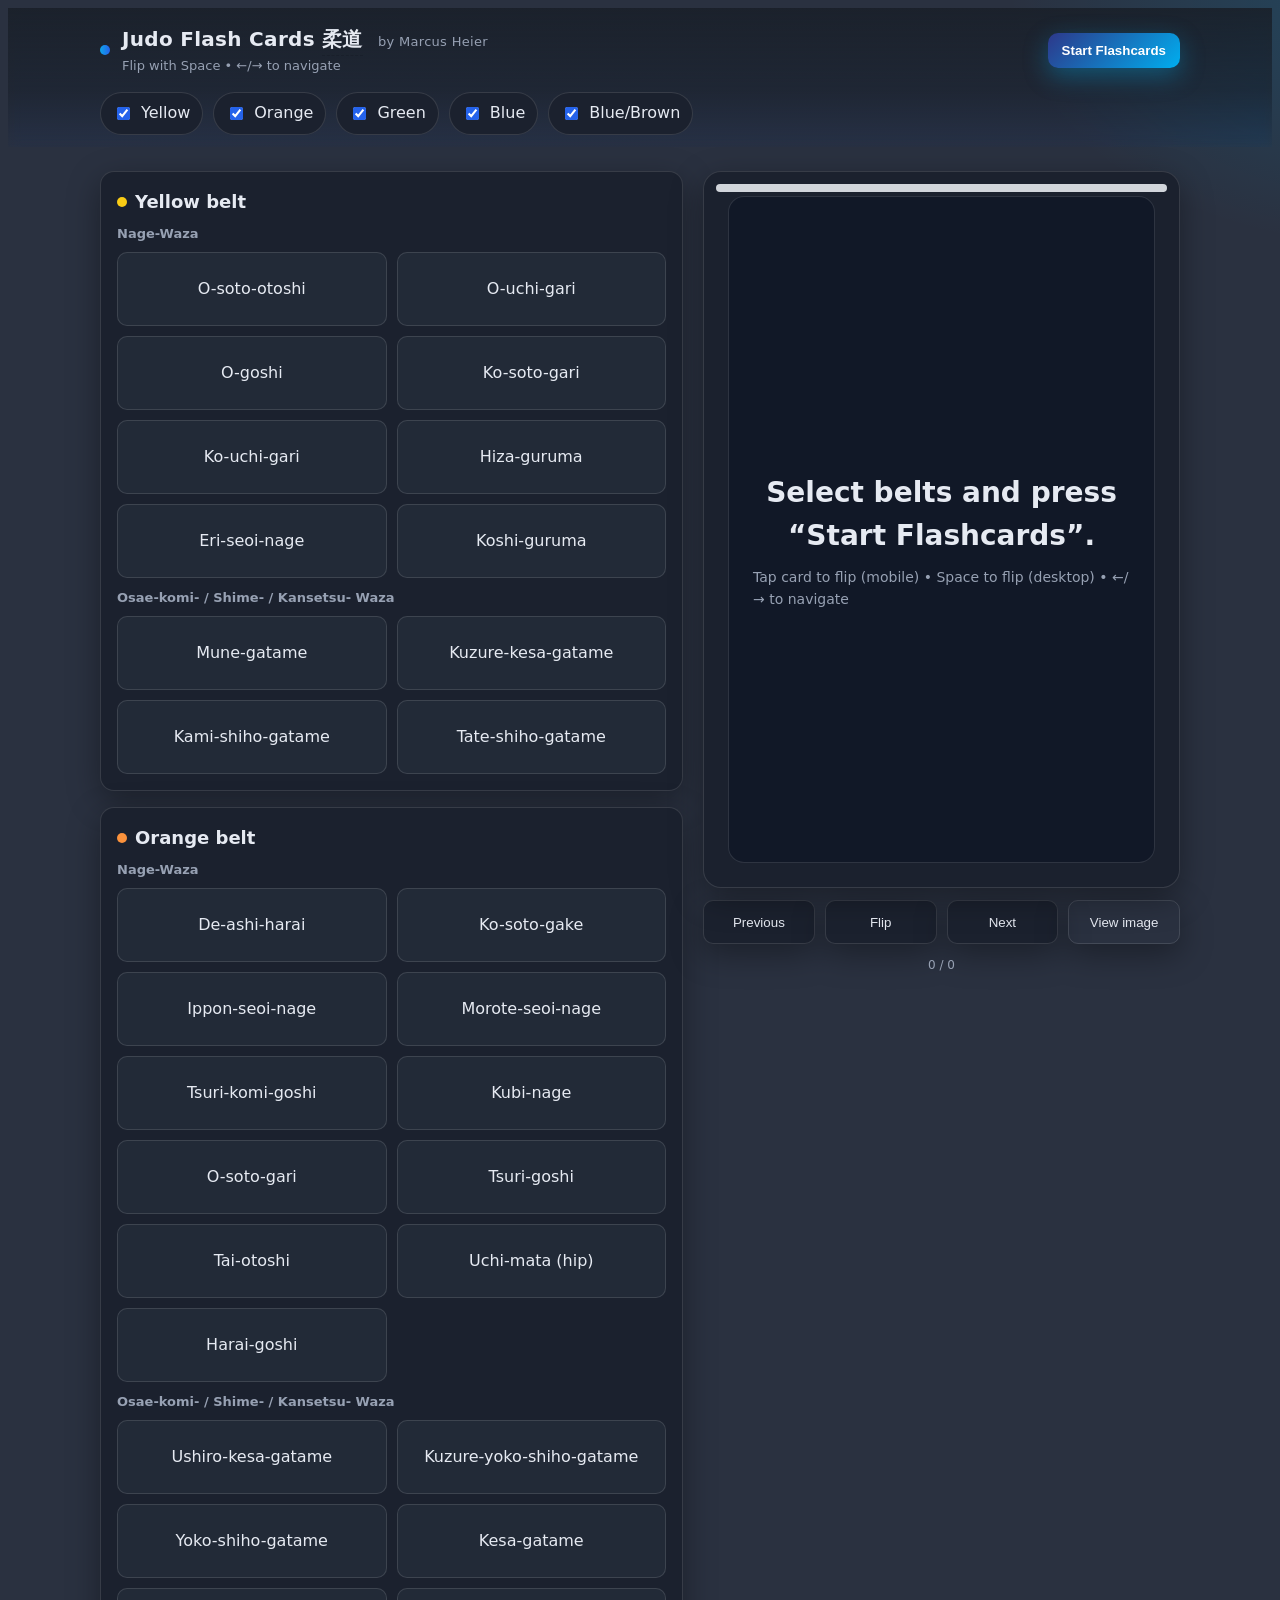
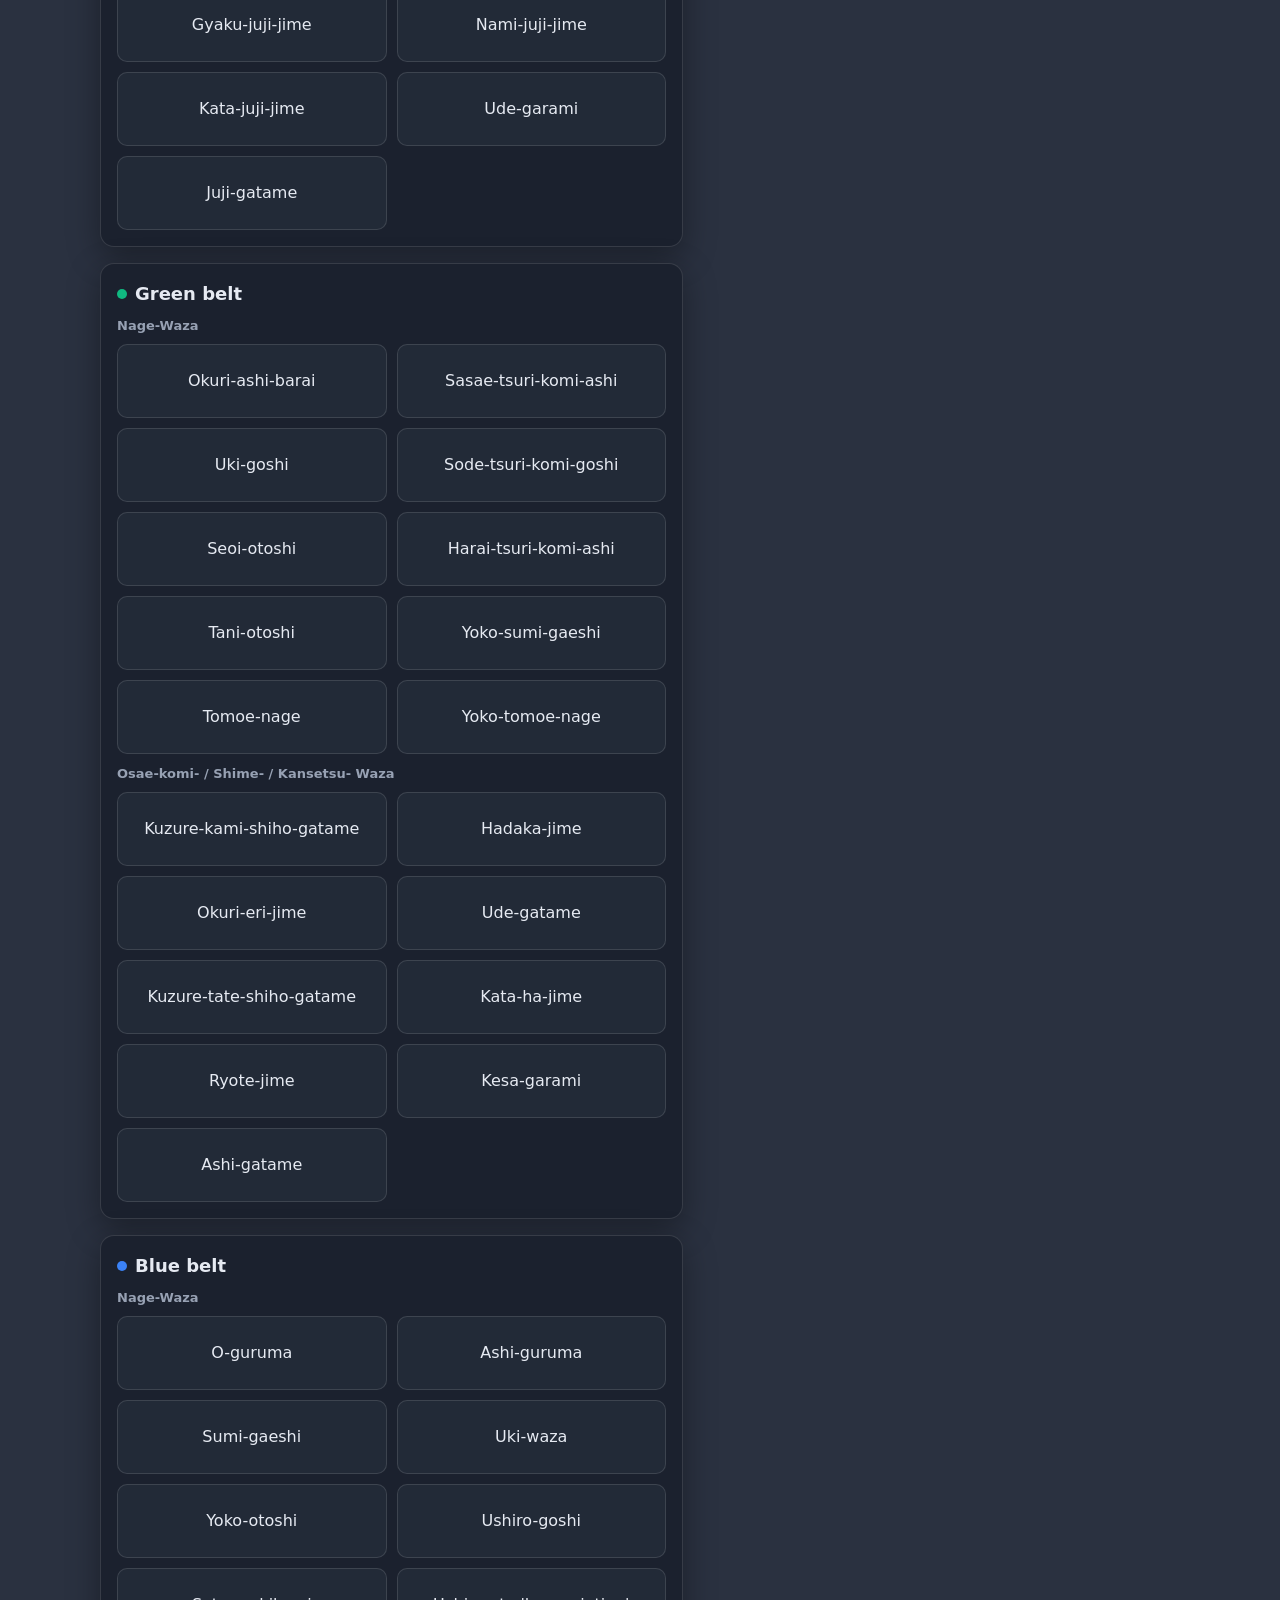
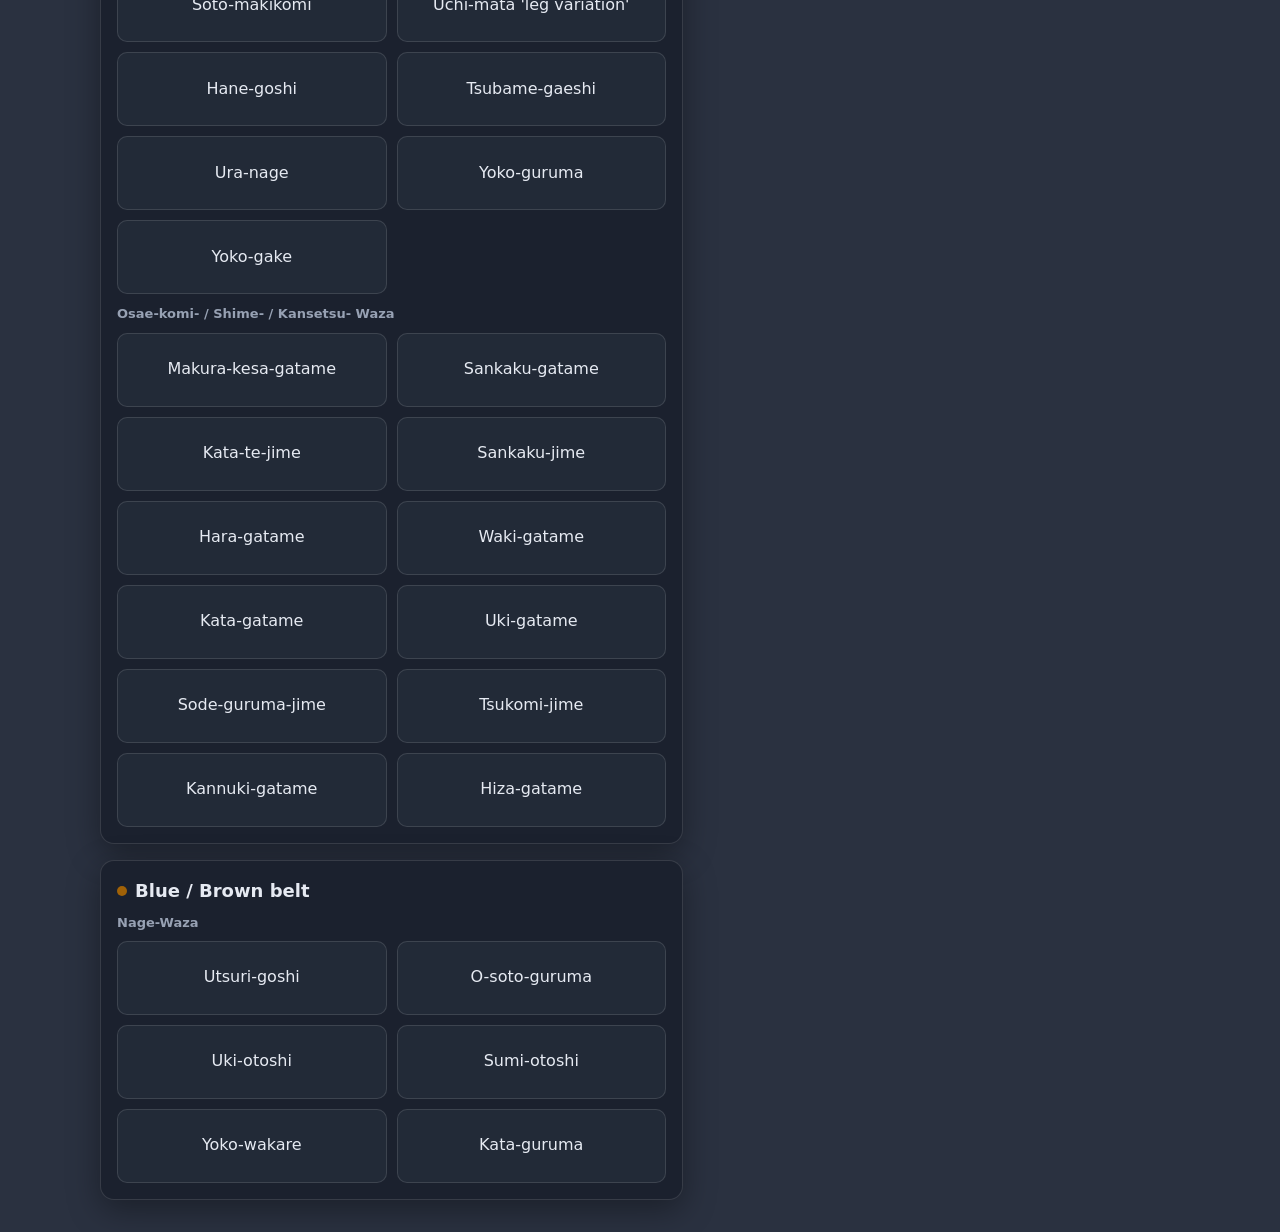
==== index.html @ ca606aa9 "uploaded all files" ====
<!doctype html>
<html lang="en">
<head>
  <meta charset="utf-8" />
  <meta name="viewport" content="width=device-width, initial-scale=1" />
  <title>Judo Flash Cards — Marcus Heier</title>
  <meta name="description" content="Practice judo techniques by belt on one page. Study with a clean list, image modal, and Flashcards mode (flip, next/prev, keyboard shortcuts)." />
  <link rel="icon" href="data:image/svg+xml,%3Csvg xmlns='http://www.w3.org/2000/svg' viewBox='0 0 64 64'%3E%3Ccircle cx='32' cy='32' r='30' fill='%23000'/%3E%3Cpath d='M10 36h44v6H10z' fill='%23fff'/%3E%3C/svg%3E">
  <style>
    :root{
      /* --- Light palette per your reference screenshot --- */
      --bg:#2a3140;            /* darker, night-friendly */
      --panel:#1b212e;         /* dark surface */
      --muted:#97a1b3;         /* secondary text */
      --text:#e6eaf2;          /* primary text */
      --stroke:rgba(255,255,255,.12);
      --radius:14px;
      --shadow:0 10px 32px rgba(0,0,0,.35);
      --gap:16px;

      /* Accents for UI (not belts) */
      --accent:#2563eb;        /* blue */
      --accent-2:#0ea5e9;      /* cyan */

      /* Belt colors */
      --yellow:#facc15;        /* 黄 */
      --orange:#fb923c;        /* 橙 */
      --green:#10b981;         /* 緑 */
      --blue:#3b82f6;          /* 青 */
      --bluebrown:#a16207;     /* 茶系 */
      background:
        radial-gradient(900px 600px at 20% -10%, rgba(45,56,138,.25), transparent 60%),
        radial-gradient(800px 500px at 110% 0%, rgba(0,174,239,.18), transparent 50%), var(--bg);
      color:var(--text);
      font-family:system-ui,-apple-system,Segoe UI,Roboto,Inter,Arial,sans-serif;
      line-height:1.55;
    }
    a{color:inherit;text-decoration:none}
    .container{max-width:1080px;margin:0 auto;padding:24px}

    /* Header */
    header{position:sticky;top:0;z-index:50;background:linear-gradient(to bottom, rgba(26,32,41,.9), rgba(26,32,41,.6) 60%, transparent);backdrop-filter:saturate(140%) blur(6px)}
    .hdr{display:flex;gap:12px;align-items:center;justify-content:space-between;padding:16px 24px}
    .brand{display:flex;align-items:center;gap:12px}
    .brand h1{margin:0;font-size:20px;letter-spacing:.3px}
    .byline{color:var(--muted);font-size:13px;margin-left:8px;font-weight:500}
    .tag{color:var(--muted);font-size:13px}

    /* Filters & actions */
    .filters{display:flex;flex-wrap:wrap;gap:10px}
    .chip{background:var(--panel);border:1px solid var(--stroke);padding:8px 12px;border-radius:999px;display:flex;gap:8px;align-items:center;cursor:pointer;user-select:none;box-shadow:none}
    .chip input{accent-color:var(--accent)}
    .actions{display:flex;gap:10px}

    .btn{background:var(--panel);border:1px solid var(--stroke);color:var(--text);padding:10px 14px;border-radius:10px;box-shadow:var(--shadow);cursor:pointer}
    .btn.primary{background:linear-gradient(135deg,#2d388a,#00aeef);border:0;color:#ffffff;font-weight:700;box-shadow:0 8px 24px rgba(0,174,239,.35)}
    .btn.ghost{background:transparent;border:1px solid var(--stroke)}

    /* Mobile bottom start button */
    .start-bottom{position:fixed;left:0;right:0;bottom:10px;display:none;z-index:60;}
    .start-bottom .inner{max-width:560px;margin:0 auto;display:flex;justify-content:center}
    .start-bottom .btn{width:90%;height:52px;font-weight:600}
    @media (max-width: 720px){
      .start-bottom{display:block}
    }

    /* Layout: list + study panel */
    .grid{display:grid;grid-template-columns:1.1fr .9fr;gap:20px}
    @media (max-width: 900px){.grid{grid-template-columns:1fr}}

  /* Mobile-only adjustments while studying */
  @media (max-width: 900px){
    body.studying #lists{display:none;}
    body.studying .study{margin-top:0;}
  }

    section{background:var(--panel);border:1px solid var(--stroke);border-radius:var(--radius);padding:16px;box-shadow:var(--shadow)}
    section + section{margin-top:16px}
    .belt-title{margin:0 0 8px;font-size:18px;display:flex;align-items:center;gap:8px}
    .belt-dot{width:10px;height:10px;border-radius:999px;display:inline-block}

    .tech-list{display:grid;grid-template-columns:repeat(auto-fill,minmax(220px,1fr));gap:10px;margin:8px 0 0;padding:0;list-style:none}
    .tech-link{display:flex;align-items:center;justify-content:center;text-align:center;padding:12px 10px;border-radius:10px;background:#222a37;border:1px solid var(--stroke);min-height:48px;transition:.15s transform ease,.15s border-color ease}
    .tech-link:hover{transform:translateY(-2px);border-color:rgba(31,36,48,.25)}
    .tech-link:focus{outline:2px solid var(--accent)}

    /* Study panel (Flashcards) */
    .study{position:sticky;top:72px;height:calc(100dvh - 96px);display:flex;flex-direction:column;gap:12px}
    .card{position:relative;flex:1;display:grid;place-items:center;background:var(--panel);border:1px solid var(--stroke);border-radius:18px;box-shadow:var(--shadow);padding:24px;perspective:1200px}
    .card::before{content:"";position:absolute;inset:-2px;border-radius:20px;background:linear-gradient(135deg,#2d388a,#00aeef);opacity:0;transition:opacity .25s ease;z-index:0}
    body.studying .card::before{opacity:1}
    .card > *{position:relative;z-index:1}
    .card-belt{position:absolute;top:12px;left:12px;right:12px;height:8px;border-radius:999px;background:var(--belt-color,#d1d5db)}
    .card-inner{position:relative;width:100%;height:100%;max-width:640px;border-radius:16px;display:grid;place-items:center;transform-style:preserve-3d;transition:transform .22s ease}
    .card.is-flipped .card-inner{transform:rotateY(180deg)}
    .face{position:absolute;inset:0;border-radius:16px;display:grid;place-items:center;padding:40px 24px 24px;background:#111827;backface-visibility:hidden;border:1px solid var(--stroke)}
    .face h3{margin:6px 0 10px;font-size:28px;text-align:center}
    .meta{color:var(--muted);font-size:14px}
    .back{transform:rotateY(180deg)}
    .face img{max-width:100%;height:auto;border-radius:12px;border:1px solid var(--stroke)}
    /* Image slab background for both desktop & mobile */
    .img-slab{width:100%;height:100%;display:flex;align-items:center;justify-content:center;background:rgba(0,0,0,.2);border-radius:12px;padding:12px}
    /* Desktop-only: ensure full image fits inside card without cropping */
    @media (min-width: 901px){
      /* Desktop: image always fits on screen and within card */
      .img-slab img{max-height:min(85vh, calc(100% - 24px)); max-width:100%; width:auto; height:auto;}
    }

    .study-ctrls{display:grid;grid-template-columns:repeat(4,1fr);gap:10px}
    .study-ctrls .btn{height:44px}
    .hint{font-size:12px;color:var(--muted);text-align:center}

    /* Modal */
    dialog::backdrop{background:rgba(31,36,48,.45)}
    dialog{border:1px solid var(--stroke);border-radius:14px;max-width:min(92vw,980px);max-height:92vh;padding:0;background:var(--panel);color:var(--text);box-shadow:var(--shadow)}
    dialog[open]{display:flex;flex-direction:column}
    .modal-belt{height:6px;background:var(--belt-color,#d1d5db);border-top-left-radius:14px;border-top-right-radius:14px}
    .modal-hdr{display:flex;justify-content:space-between;align-items:center;padding:12px 16px;border-bottom:1px solid var(--stroke)}
    .modal-body{padding:12px 16px;overflow:auto;display:flex;align-items:center;justify-content:center}
    .modal-body img{max-width:100%;width:auto;height:auto;display:block;border-radius:10px;border:1px solid var(--stroke);object-fit:contain}
    @media (min-width: 901px){.modal-body img{max-height:85vh;max-width:88vw;width:auto;height:auto;}}

    /* Belt color scopes for list headings */
    .yellow .belt-dot{background:var(--yellow)}
    .orange .belt-dot{background:var(--orange)}
    .green .belt-dot{background:var(--green)}
    .blue .belt-dot{background:var(--blue)}
    .bluebrown .belt-dot{background:var(--bluebrown)}

    /* Japanese tooltip (romaji) */
    .jp{position:relative; display:inline-block; cursor:help; border-bottom:1px dashed rgba(18,21,27,.25)}
    .jp:focus{outline:2px solid var(--accent); outline-offset:2px}
    .jp::after{content:attr(data-romaji); position:absolute; left:50%; bottom:120%; transform:translateX(-50%); background:rgba(0,0,0,.85); color:#fff; font-size:12px; padding:4px 8px; border-radius:6px; white-space:nowrap; opacity:0; pointer-events:none; transition:opacity .15s ease}
    .jp::before{content:""; position:absolute; left:50%; bottom:110%; transform:translateX(-50%); border:6px solid transparent; border-top-color:rgba(0,0,0,.85); opacity:0; transition:opacity .15s ease}
    .jp:hover::after,.jp:focus::after,.jp:hover::before,.jp:focus::before{opacity:1}
  </style>
</head>
<body>
  <header>
    <div class="hdr container">
      <div class="brand">
        <div class="belt-dot" style="background:linear-gradient(90deg,#0ea5e9,#2563eb)"></div>
        <div>
          <h1>Judo Flash Cards <span class="jp" data-romaji="jūdō">柔道</span> <span class="byline">by Marcus Heier</span></h1>
          <div class="tag">Flip with Space • ←/→ to navigate</div>
        </div>
      </div>
      <div class="actions">
        <button id="startFlashcards" class="btn primary">Start Flashcards</button>
        <button id="stopFlashcards" class="btn ghost" hidden>Exit</button>
      </div>
    </div>
    <div class="container" style="padding-top:0;padding-bottom:12px">
      <div class="filters" aria-label="Belt filters">
        <label class="chip"><input type="checkbox" value="yellow" checked> Yellow</label>
        <label class="chip"><input type="checkbox" value="orange" checked> Orange</label>
        <label class="chip"><input type="checkbox" value="green" checked> Green</label>
        <label class="chip"><input type="checkbox" value="blue" checked> Blue</label>
        <label class="chip"><input type="checkbox" value="bluebrown" checked> Blue/Brown</label>
      </div>
    </div>
  </header>

  <!-- Mobile bottom Start button -->
  <div class="start-bottom" id="startBottom">
    <div class="inner">
      <button id="startFlashcardsMobile" class="btn primary">Start Flashcards</button>
    </div>
  </div>

  <main class="container grid" id="app">
    <!-- Left: Lists by belt (click opens modal) -->
    <div id="lists">
      <!-- YELLOW -->
      <section class="yellow" aria-labelledby="belt-yellow">
        <h2 class="belt-title" id="belt-yellow"><span class="belt-dot"></span> Yellow belt</h2>
        <div style="margin:6px 0 6px;color:var(--muted);font-size:13px;font-weight:600">Nage-Waza</div>
        <ul class="tech-list" data-belt="yellow">
          <li><a href="pictures/o-soto-otoshi.png" class="tech-link" data-name="O-soto-otoshi">O-soto-otoshi</a></li>
          <li><a href="pictures/o-uchi-gari.png" class="tech-link" data-name="O-uchi-gari">O-uchi-gari</a></li>
          <li><a href="pictures/o-goshi.png" class="tech-link" data-name="O-goshi">O-goshi</a></li>
          <li><a href="pictures/ko-soto-gari.png" class="tech-link" data-name="Ko-soto-gari">Ko-soto-gari</a></li>
          <li><a href="pictures/ko-uchi-gari.png" class="tech-link" data-name="Ko-uchi-gari">Ko-uchi-gari</a></li>
          <li><a href="pictures/hiza-guruma.png" class="tech-link" data-name="Hiza-guruma">Hiza-guruma</a></li>
          <li><a href="pictures/eri-seoi-nage.png" class="tech-link" data-name="Eri-seoi-nage">Eri-seoi-nage</a></li>
          <li><a href="pictures/koshi-guruma.png" class="tech-link" data-name="Koshi-guruma">Koshi-guruma</a></li>
        </ul>
        <div style="margin:10px 0 6px;color:var(--muted);font-size:13px;font-weight:600">Osae-komi- / Shime- / Kansetsu- Waza</div>
        <ul class="tech-list" data-belt="yellow">
          <li><a href="pictures/mune-gatame.png" class="tech-link" data-name="Mune-gatame">Mune-gatame</a></li>
          <li><a href="pictures/kuzure-kesa-gatame.png" class="tech-link" data-name="Kuzure-kesa-gatame">Kuzure-kesa-gatame</a></li>
          <li><a href="pictures/kami-shiho-gatame.png" class="tech-link" data-name="Kami-shiho-gatame">Kami-shiho-gatame</a></li>
          <li><a href="pictures/tate-shiho-gatame.png" class="tech-link" data-name="Tate-shiho-gatame">Tate-shiho-gatame</a></li>
        </ul>
      </section>

      <!-- ORANGE -->
      <section class="orange" aria-labelledby="belt-orange">
        <h2 class="belt-title" id="belt-orange"><span class="belt-dot"></span> Orange belt</h2>
        <div style="margin:6px 0 6px;color:var(--muted);font-size:13px;font-weight:600">Nage-Waza</div>
        <ul class="tech-list" data-belt="orange">
          <li><a href="pictures/de-ashi-barai.png" class="tech-link" data-name="De-ashi-harai">De-ashi-harai</a></li>
          <li><a href="pictures/ko-soto-gake.png" class="tech-link" data-name="Ko-soto-gake">Ko-soto-gake</a></li>
          <li><a href="pictures/ippon-seoi-nage.png" class="tech-link" data-name="Ippon-seoi-nage">Ippon-seoi-nage</a></li>
          <li><a href="pictures/morote-seoi-nage.png" class="tech-link" data-name="Morote-seoi-nage">Morote-seoi-nage</a></li>
          <li><a href="pictures/tsuri-komi-goshi.png" class="tech-link" data-name="Tsuri-komi-goshi">Tsuri-komi-goshi</a></li>
          <li><a href="pictures/kubi-nage.png" class="tech-link" data-name="Kubi-nage">Kubi-nage</a></li>
          <li><a href="pictures/o-soto-gari.png" class="tech-link" data-name="O-soto-gari">O-soto-gari</a></li>
          <li><a href="pictures/tsuri-goshi.png" class="tech-link" data-name="Tsuri-goshi">Tsuri-goshi</a></li>
          <li><a href="pictures/tai-otoshi.png" class="tech-link" data-name="Tai-otoshi">Tai-otoshi</a></li>
          <li><a href="pictures/uchi-mata.png" class="tech-link" data-name="Uchi-mata (hip)">Uchi-mata (hip)</a></li>
          <li><a href="pictures/harai-goshi.png" class="tech-link" data-name="Harai-goshi">Harai-goshi</a></li>
        </ul>
        <div style="margin:10px 0 6px;color:var(--muted);font-size:13px;font-weight:600">Osae-komi- / Shime- / Kansetsu- Waza</div>
        <ul class="tech-list" data-belt="orange">
          <li><a href="pictures/ushiro-kesa-gatame.png" class="tech-link" data-name="Ushiro-kesa-gatame">Ushiro-kesa-gatame</a></li>
          <li><a href="pictures/kuzure-yoko-shiho-gatame.png" class="tech-link" data-name="Kuzure-yoko-shiho-gatame">Kuzure-yoko-shiho-gatame</a></li>
          <li><a href="pictures/yoko-shiho-gatame.png" class="tech-link" data-name="Yoko-shiho-gatame">Yoko-shiho-gatame</a></li>
          <li><a href="pictures/kesa-gatame.png" class="tech-link" data-name="Kesa-gatame">Kesa-gatame</a></li>
          <li><a href="pictures/gyaku-juji-jime.png" class="tech-link" data-name="Gyaku-juji-jime">Gyaku-juji-jime</a></li>
          <li><a href="pictures/nami-juji-jime.png" class="tech-link" data-name="Nami-juji-jime">Nami-juji-jime</a></li>
          <li><a href="pictures/kata-juji-jime.png" class="tech-link" data-name="Kata-juji-jime">Kata-juji-jime</a></li>
          <li><a href="pictures/ude-garami.png" class="tech-link" data-name="Ude-garami">Ude-garami</a></li>
          <li><a href="pictures/juji-gatame.png" class="tech-link" data-name="Juji-gatame">Juji-gatame</a></li>
        </ul>
      </section>

      <!-- GREEN -->
      <section class="green" aria-labelledby="belt-green">
        <h2 class="belt-title" id="belt-green"><span class="belt-dot"></span> Green belt</h2>
        <div style="margin:6px 0 6px;color:var(--muted);font-size:13px;font-weight:600">Nage-Waza</div>
        <ul class="tech-list" data-belt="green">
          <li><a href="pictures/okuri-ashi-barai.png" class="tech-link" data-name="Okuri-ashi-barai">Okuri-ashi-barai</a></li>
          <li><a href="pictures/sasae-tsuri-komi-ashi.png" class="tech-link" data-name="Sasae-tsuri-komi-ashi">Sasae-tsuri-komi-ashi</a></li>
          <li><a href="pictures/uki-goshi.png" class="tech-link" data-name="Uki-goshi">Uki-goshi</a></li>
          <li><a href="pictures/sode-tsuri-komi-goshi.png" class="tech-link" data-name="Sode-tsuri-komi-goshi">Sode-tsuri-komi-goshi</a></li>
          <li><a href="pictures/seoi-otoshi.png" class="tech-link" data-name="Seoi-otoshi">Seoi-otoshi</a></li>
          <li><a href="pictures/harai-tsuri-komi-ashi.png" class="tech-link" data-name="Harai-tsuri-komi-ashi">Harai-tsuri-komi-ashi</a></li>
          <li><a href="pictures/tani-otoshi.png" class="tech-link" data-name="Tani-otoshi">Tani-otoshi</a></li>
          <li><a href="pictures/yoko-sumi-gaeshi.gif" class="tech-link" data-name="Yoko-sumi-gaeshi">Yoko-sumi-gaeshi</a></li>
          <li><a href="pictures/tomoe-nage.png" class="tech-link" data-name="Tomoe-nage">Tomoe-nage</a></li>
          <li><a href="pictures/yoko-tomoe-nage.gif" class="tech-link" data-name="Yoko-tomoe-nage">Yoko-tomoe-nage</a></li>
        </ul>
        <div style="margin:10px 0 6px;color:var(--muted);font-size:13px;font-weight:600">Osae-komi- / Shime- / Kansetsu- Waza</div>
        <ul class="tech-list" data-belt="green">
          <li><a href="pictures/kuzure-kami-shiho-gatame.png" class="tech-link" data-name="Kuzure-kami-shiho-gatame">Kuzure-kami-shiho-gatame</a></li>
          <li><a href="pictures/hadaka-jime.png" class="tech-link" data-name="Hadaka-jime">Hadaka-jime</a></li>
          <li><a href="pictures/okuri-eri-jime.png" class="tech-link" data-name="Okuri-eri-jime">Okuri-eri-jime</a></li>
          <li><a href="pictures/ude-gatame.png" class="tech-link" data-name="Ude-gatame">Ude-gatame</a></li>
          <li><a href="pictures/kuzure-tate-shiho-gatame.png" class="tech-link" data-name="Kuzure-tate-shiho-gatame">Kuzure-tate-shiho-gatame</a></li>
          <li><a href="pictures/kata-ha-jime.png" class="tech-link" data-name="Kata-ha-jime">Kata-ha-jime</a></li>
          <li><a href="pictures/ryote-jime.png" class="tech-link" data-name="Ryote-jime">Ryote-jime</a></li>
          <li><a href="pictures/kesa-garami.png" class="tech-link" data-name="Kesa-garami">Kesa-garami</a></li>
          <li><a href="pictures/ashi-gatame.png" class="tech-link" data-name="Ashi-gatame">Ashi-gatame</a></li>
        </ul>
      </section>

      <!-- BLUE -->
      <section class="blue" aria-labelledby="belt-blue">
        <h2 class="belt-title" id="belt-blue"><span class="belt-dot"></span> Blue belt</h2>
        <div style="margin:6px 0 6px;color:var(--muted);font-size:13px;font-weight:600">Nage-Waza</div>
        <ul class="tech-list" data-belt="blue">
          <li><a href="pictures/o-guruma.png" class="tech-link" data-name="O-guruma">O-guruma</a></li>
          <li><a href="pictures/ashi-guruma.png" class="tech-link" data-name="Ashi-guruma">Ashi-guruma</a></li>
          <li><a href="pictures/sumi-gaeshi.png" class="tech-link" data-name="Sumi-gaeshi">Sumi-gaeshi</a></li>
          <li><a href="pictures/uki-waza.png" class="tech-link" data-name="Uki-waza">Uki-waza</a></li>
          <li><a href="pictures/yoko-otoshi.png" class="tech-link" data-name="Yoko-otoshi">Yoko-otoshi</a></li>
          <li><a href="pictures/ushiro-goshi.png" class="tech-link" data-name="Ushiro-goshi">Ushiro-goshi</a></li>
          <li><a href="pictures/soto-makikomi.png" class="tech-link" data-name="Soto-makikomi">Soto-makikomi</a></li>
          <li><a href="pictures/uchi-mata.png" class="tech-link" data-name="Uchi-mata 'leg variation'">Uchi-mata 'leg variation'</a></li>
          <li><a href="pictures/hane-goshi.png" class="tech-link" data-name="Hane-goshi">Hane-goshi</a></li>
          <li><a href="pictures/tsubame-gaeshi.png" class="tech-link" data-name="Tsubame-gaeshi">Tsubame-gaeshi</a></li>
          <li><a href="pictures/ura-nage.png" class="tech-link" data-name="Ura-nage">Ura-nage</a></li>
          <li><a href="pictures/yoko-guruma.png" class="tech-link" data-name="Yoko-guruma">Yoko-guruma</a></li>
          <li><a href="pictures/yoko-gake.png" class="tech-link" data-name="Yoko-gake">Yoko-gake</a></li>
        </ul>
        <div style="margin:10px 0 6px;color:var(--muted);font-size:13px;font-weight:600">Osae-komi- / Shime- / Kansetsu- Waza</div>
        <ul class="tech-list" data-belt="blue">
          <li><a href="pictures/makura-kesa-gatame.png" class="tech-link" data-name="Makura-kesa-gatame">Makura-kesa-gatame</a></li>
          <li><a href="pictures/sankaku-gatame.png" class="tech-link" data-name="Sankaku-gatame">Sankaku-gatame</a></li>
          <li><a href="pictures/kata-te-jime.png" class="tech-link" data-name="Kata-te-jime">Kata-te-jime</a></li>
          <li><a href="pictures/sankaku-jime.png" class="tech-link" data-name="Sankaku-jime">Sankaku-jime</a></li>
          <li><a href="pictures/hara-gatame.png" class="tech-link" data-name="Hara-gatame">Hara-gatame</a></li>
          <li><a href="pictures/waki-gatame.png" class="tech-link" data-name="Waki-gatame">Waki-gatame</a></li>
          <li><a href="pictures/kata-gatame.png" class="tech-link" data-name="Kata-gatame">Kata-gatame</a></li>
          <li><a href="pictures/uki-gatame.png" class="tech-link" data-name="Uki-gatame">Uki-gatame</a></li>
          <li><a href="pictures/sode-guruma-jime.png" class="tech-link" data-name="Sode-guruma-jime">Sode-guruma-jime</a></li>
          <li><a href="pictures/tsukomi-jime.png" class="tech-link" data-name="Tsukomi-jime">Tsukomi-jime</a></li>
          <li><a href="pictures/kannuki-gatame.png" class="tech-link" data-name="Kannuki-gatame">Kannuki-gatame</a></li>
          <li><a href="pictures/hiza-gatame.png" class="tech-link" data-name="Hiza-gatame">Hiza-gatame</a></li>
        </ul>
      </section>

      <!-- BLUE/BROWN -->
      <section class="bluebrown" aria-labelledby="belt-bluebrown">
        <h2 class="belt-title" id="belt-bluebrown"><span class="belt-dot"></span> Blue / Brown belt</h2>
        <div style="margin:6px 0 6px;color:var(--muted);font-size:13px;font-weight:600">Nage-Waza</div>
        <ul class="tech-list" data-belt="bluebrown">
          <li><a href="pictures/utsuri-goshi.png" class="tech-link" data-name="Utsuri-goshi">Utsuri-goshi</a></li>
          <li><a href="pictures/o-soto-guruma.png" class="tech-link" data-name="O-soto-guruma">O-soto-guruma</a></li>
          <li><a href="pictures/uki-otoshi.png" class="tech-link" data-name="Uki-otoshi">Uki-otoshi</a></li>
          <li><a href="pictures/sumi-otoshi.png" class="tech-link" data-name="Sumi-otoshi">Sumi-otoshi</a></li>
          <li><a href="pictures/yoko-wakare.png" class="tech-link" data-name="Yoko-wakare">Yoko-wakare</a></li>
          <li><a href="pictures/kata-guruma.png" class="tech-link" data-name="Kata-guruma">Kata-guruma</a></li>
      </section>
    </div>

    <!-- Right: Study panel -->
    <aside class="study" aria-label="Flashcards study panel">
      <div class="card" id="card" aria-live="polite">
        <div class="card-belt" id="cardBelt"></div>
        <div class="card-inner" id="cardInner">
          <div class="face front">
            <div>
              <h3 id="frontName">Select belts and press “Start Flashcards”.</h3>
              <div class="meta" id="frontMeta">Tap card to flip (mobile) • Space to flip (desktop) • ←/→ to navigate</div>
            </div>
          </div>
          <div class="face back">
            <div id="backContent" style="text-align:center"></div>
          </div>
        </div>
      </div>
      <div class="study-ctrls">
        <button class="btn" id="btnPrev" title="Previous (←)">Previous</button>
        <button class="btn" id="btnFlip" title="Flip (Space)">Flip</button>
        <button class="btn" id="btnNext" title="Next (→)">Next</button>
        <button class="btn ghost" id="btnView" title="View image">View image</button>
      </div>
      <div class="hint" id="progressHint">0 / 0</div>
    </aside>
  </main>

  <!-- Image Modal -->
  <dialog id="imgModal" aria-label="Technique image">
    <div class="modal-belt" id="modalBelt"></div>
    <div class="modal-hdr">
      <div id="modalTitle">Technique</div>
      <button class="btn ghost" id="closeModal">Close</button>
    </div>
    <div class="modal-body">
      <img id="modalImg" alt="Technique image" loading="lazy" />
      <div style="margin-top:10px;font-size:13px;color:var(--muted)">
        <a id="openNewTab" href="#" target="_blank" rel="noopener">Open in new tab</a>
      </div>
    </div>
  </dialog>

  <script>
    // ------- Collect techniques from the DOM ---------
    function collectTechniques(){
      const belts = ['yellow','orange','green','blue','bluebrown'];
      const items = [];
      belts.forEach(b => {
        document.querySelectorAll(`[data-belt="${b}"] .tech-link`).forEach(a => {
          items.push({
            belt:b,
            name:a.dataset.name || a.textContent.trim(),
            href:a.getAttribute('href')
          });
        });
      });
      return items;
    }

    // Map belt -> color variable value
    const BELT_COLOR = {
      yellow: getComputedStyle(document.documentElement).getPropertyValue('--yellow').trim(),
      orange: getComputedStyle(document.documentElement).getPropertyValue('--orange').trim(),
      green:  getComputedStyle(document.documentElement).getPropertyValue('--green').trim(),
      blue:   getComputedStyle(document.documentElement).getPropertyValue('--blue').trim(),
      bluebrown: getComputedStyle(document.documentElement).getPropertyValue('--bluebrown').trim()
    };

    // ------- Belt filter logic ---------
    const filterInputs = Array.from(document.querySelectorAll('.filters input[type="checkbox"]'));
    function getActiveBelts(){
      return filterInputs.filter(i=>i.checked).map(i=>i.value);
    }
    function applyListFilter(){
      const active = new Set(getActiveBelts());
      document.querySelectorAll('[data-belt]').forEach(ul => {
        const show = active.has(ul.dataset.belt);
        ul.parentElement.style.display = show ? '' : 'none';
      });
    }
    filterInputs.forEach(i=>i.addEventListener('change', applyListFilter));
    applyListFilter();

    // ------- Modal (image lightbox) ---------
    const modal = document.getElementById('imgModal');
    const modalImg = document.getElementById('modalImg');
    const modalTitle = document.getElementById('modalTitle');
    const openNewTab = document.getElementById('openNewTab');
    const modalBelt = document.getElementById('modalBelt');
    document.getElementById('closeModal').addEventListener('click', ()=> modal.close());
    // Intercept clicks on list items to open modal instead of navigating away
    document.getElementById('lists').addEventListener('click', (e)=>{
      const a = e.target.closest('a.tech-link');
      if(!a) return;
      e.preventDefault();
      showModal(a.dataset.name || a.textContent.trim(), a.href, a.closest('[data-belt]').dataset.belt);
    });
    // Click on backdrop closes
    modal.addEventListener('click', (e)=>{ if(e.target === modal) modal.close(); });
    // Esc key cancel handler (ensures close)
    modal.addEventListener('cancel', (e)=>{ e.preventDefault(); modal.close(); });
    // Click on backdrop closes
    modal.addEventListener('click', (e)=>{ if(e.target === modal) modal.close(); });
    // Esc key should close (safety in case UA behavior is overridden)
    modal.addEventListener('cancel', (e)=>{ e.preventDefault(); modal.close(); });

    function showModal(name, href, belt){
      modalTitle.textContent = name;
      modalImg.src = href; // same path you already use
      modalImg.alt = name;
      openNewTab.href = href;
      const c = BELT_COLOR[belt] || '#d1d5db';
      modal.style.setProperty('--belt-color', c);
      modalBelt.style.background = c;
      if(typeof modal.showModal === 'function'){ modal.showModal(); } else { modal.setAttribute('open',''); }
    }

    // ------- Flashcards engine (simple) ---------
    const startBtn = document.getElementById('startFlashcards');
    const startBtnMobile = document.getElementById('startFlashcardsMobile');
    const startBottom = document.getElementById('startBottom');
    const stopBtn = document.getElementById('stopFlashcards');
    const card = document.getElementById('card');
    const cardInner = document.getElementById('cardInner');
    const cardBelt = document.getElementById('cardBelt');
    const frontName = document.getElementById('frontName');
    const frontMeta = document.getElementById('frontMeta');
    const backContent = document.getElementById('backContent');
    const btnPrev = document.getElementById('btnPrev');
    const btnFlip = document.getElementById('btnFlip');
    const btnNext = document.getElementById('btnNext');
    const btnView = document.getElementById('btnView');
    const progressHint = document.getElementById('progressHint');

    let deck = []; // {belt,name,href}
    let idx = 0;
    let flipped = false;

    function shuffle(arr){
      for(let i=arr.length-1;i>0;i--){
        const j = Math.floor(Math.random()*(i+1));
        [arr[i],arr[j]] = [arr[j],arr[i]];
      }
      return arr;
    }

    function setBeltAccent(belt){
      const c = BELT_COLOR[belt] || '#d1d5db';
      card.style.setProperty('--belt-color', c);
      cardBelt.style.background = c;
    }

    function start(){
      const isMobile = window.matchMedia('(max-width: 900px)').matches;
      const all = collectTechniques();
      const active = new Set(getActiveBelts());
      deck = all.filter(t => active.has(t.belt));
      if(deck.length===0){
        alert('Select at least one belt to start.');
        return;
      }
      shuffle(deck);
      idx = 0; flipped = false;
      stopBtn.hidden = false; startBtn.hidden = true; if(startBtnMobile) startBtnMobile.hidden = true; startBottom.style.display='none';
      document.body.classList.add('studying');
      if(isMobile){
        // Jump user to the top so the study panel is immediately visible
        window.scrollTo({top:0, behavior:'smooth'});
      }
      render();
    }

    function stop(){
      deck = []; idx = 0; flipped = false;
      startBtn.hidden = false; stopBtn.hidden = true; if(startBtnMobile) startBtnMobile.hidden = false; startBottom.style.display='block';
      frontName.textContent = 'Select belts and press “Start Flashcards”.';
      frontMeta.textContent = 'Tap (mobile) / Space (desktop) to flip • ←/→ to navigate';
      backContent.innerHTML = '';
      card.classList.remove('is-flipped');
      card.style.removeProperty('--belt-color');
      document.body.classList.remove('studying');
      progressHint.textContent = '0 / 0';
    }

    function render(){
      const t = deck[idx];
      frontName.textContent = t.name;
      frontMeta.textContent = t.belt.toUpperCase();
      backContent.innerHTML = `<div class="img-slab"><img src="${t.href}" alt="${t.name}"></div>`;
      progressHint.textContent = `${idx+1} / ${deck.length}`;
      setBeltAccent(t.belt);
      if(flipped) card.classList.add('is-flipped'); else card.classList.remove('is-flipped');
    }

    function next(){
      if(!deck.length) return;
      if(flipped){ // unflip first to avoid glimpse, then advance
        flipped = false;
        card.classList.remove('is-flipped');
        setTimeout(()=>{ idx = (idx+1)%deck.length; render(); }, 230); // wait for flip transition
      } else {
        idx = (idx+1)%deck.length; render();
      }
    }
    function prev(){
      if(!deck.length) return;
      if(flipped){
        flipped = false;
        card.classList.remove('is-flipped');
        setTimeout(()=>{ idx = (idx-1+deck.length)%deck.length; render(); }, 230);
      } else {
        idx = (idx-1+deck.length)%deck.length; render();
      }
    }
    function flip(){ if(deck.length){ flipped = !flipped; card.classList.toggle('is-flipped'); } }

    startBtn.addEventListener('click', start);
    if(startBtnMobile) startBtnMobile.addEventListener('click', start);
    stopBtn.addEventListener('click', stop);
    btnNext.addEventListener('click', next);
    btnPrev.addEventListener('click', prev);
    btnFlip.addEventListener('click', flip);
    btnView.addEventListener('click', ()=>{
      if(!deck.length) return; const t = deck[idx]; showModal(t.name, t.href, t.belt);
    });

    // Keyboard controls
    window.addEventListener('keydown', (e)=>{
      if(e.key===' '){ e.preventDefault(); flip(); }
      else if(e.key==='ArrowRight'){ next(); }
      else if(e.key==='ArrowLeft'){ prev(); }
      else if(e.key==='Escape' && modal.open){ modal.close(); }
    });

    // Mobile gestures: tap to flip, swipe left/right for next/prev
    let touchX = null;
    card.addEventListener('click', ()=> flip());
    card.addEventListener('touchstart', (e)=>{ touchX = e.changedTouches[0].clientX; }, {passive:true});
    card.addEventListener('touchend', (e)=>{
      const dx = e.changedTouches[0].clientX - touchX;
      const TH = 40; // threshold px
      if(Math.abs(dx) < TH) return; // small move -> ignore
      if(dx < 0) next(); else prev();
    }, {passive:true});
  </script>
</body>
</html>
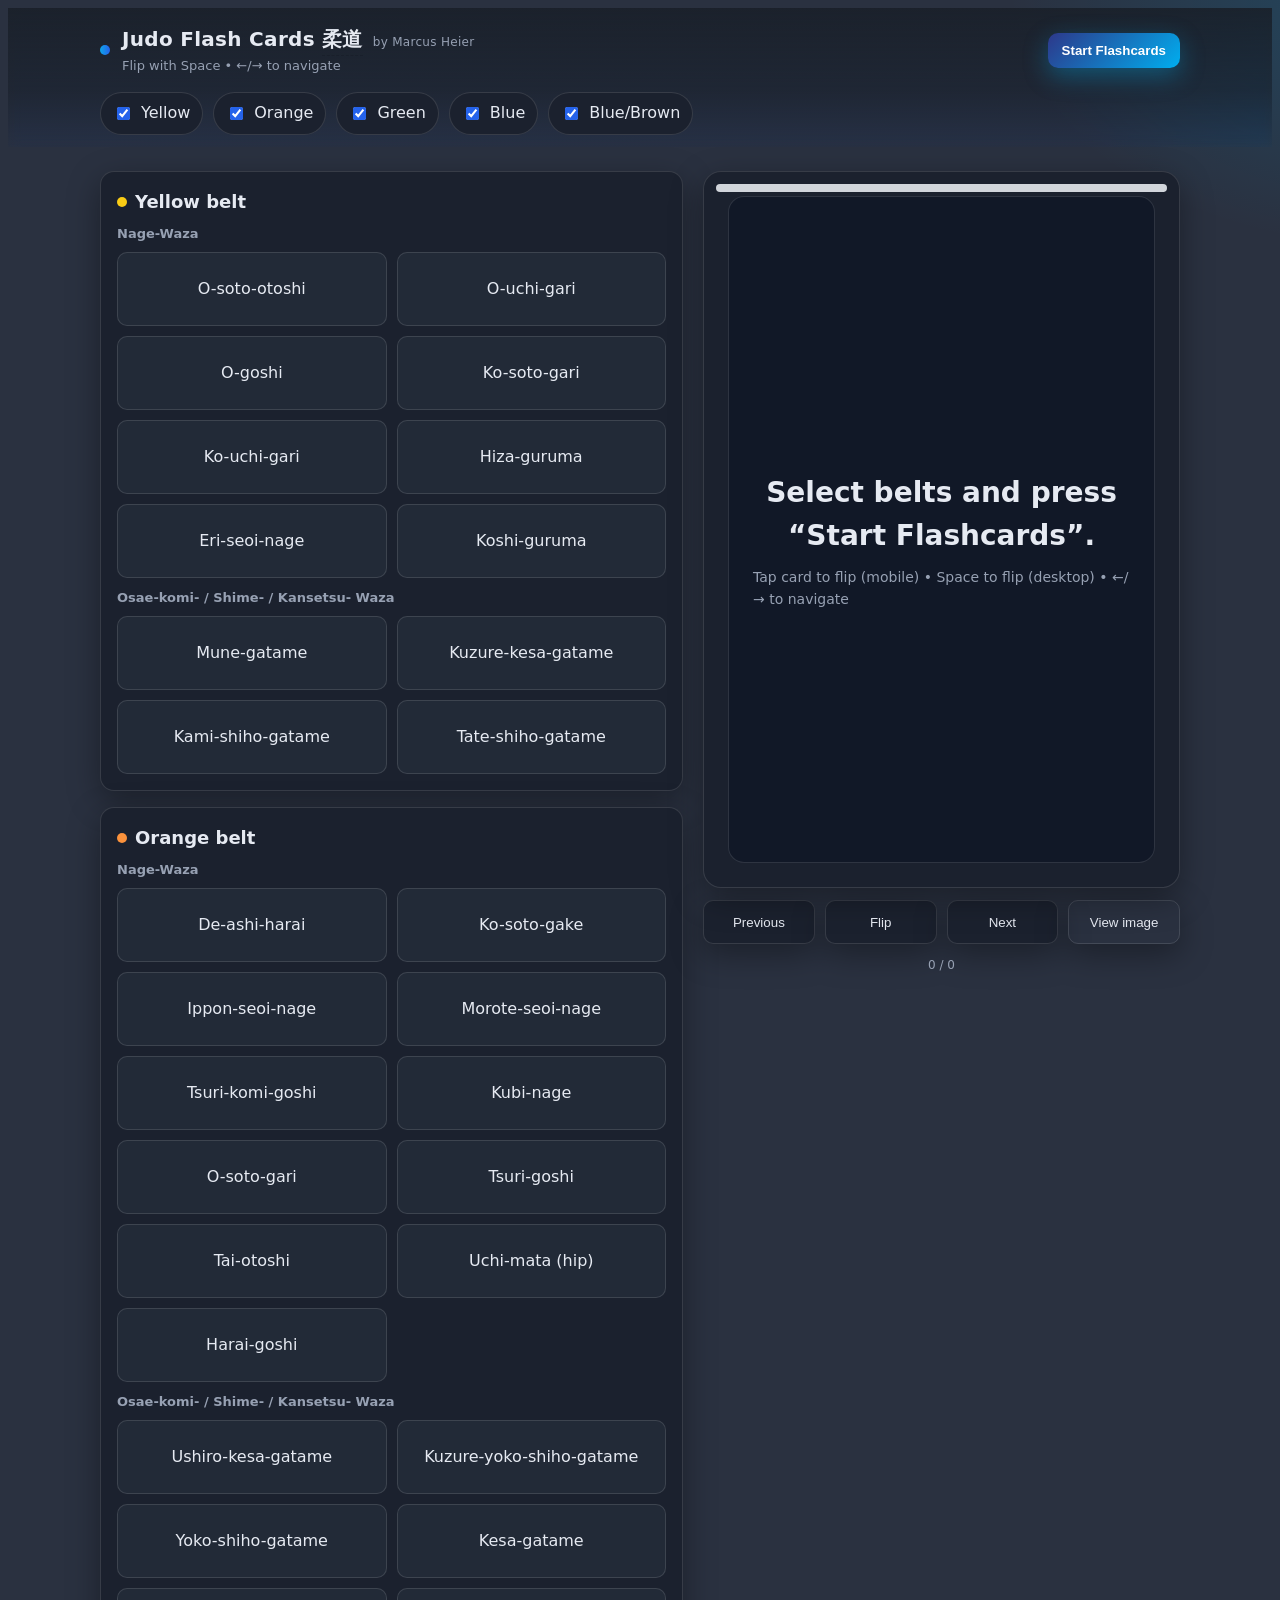
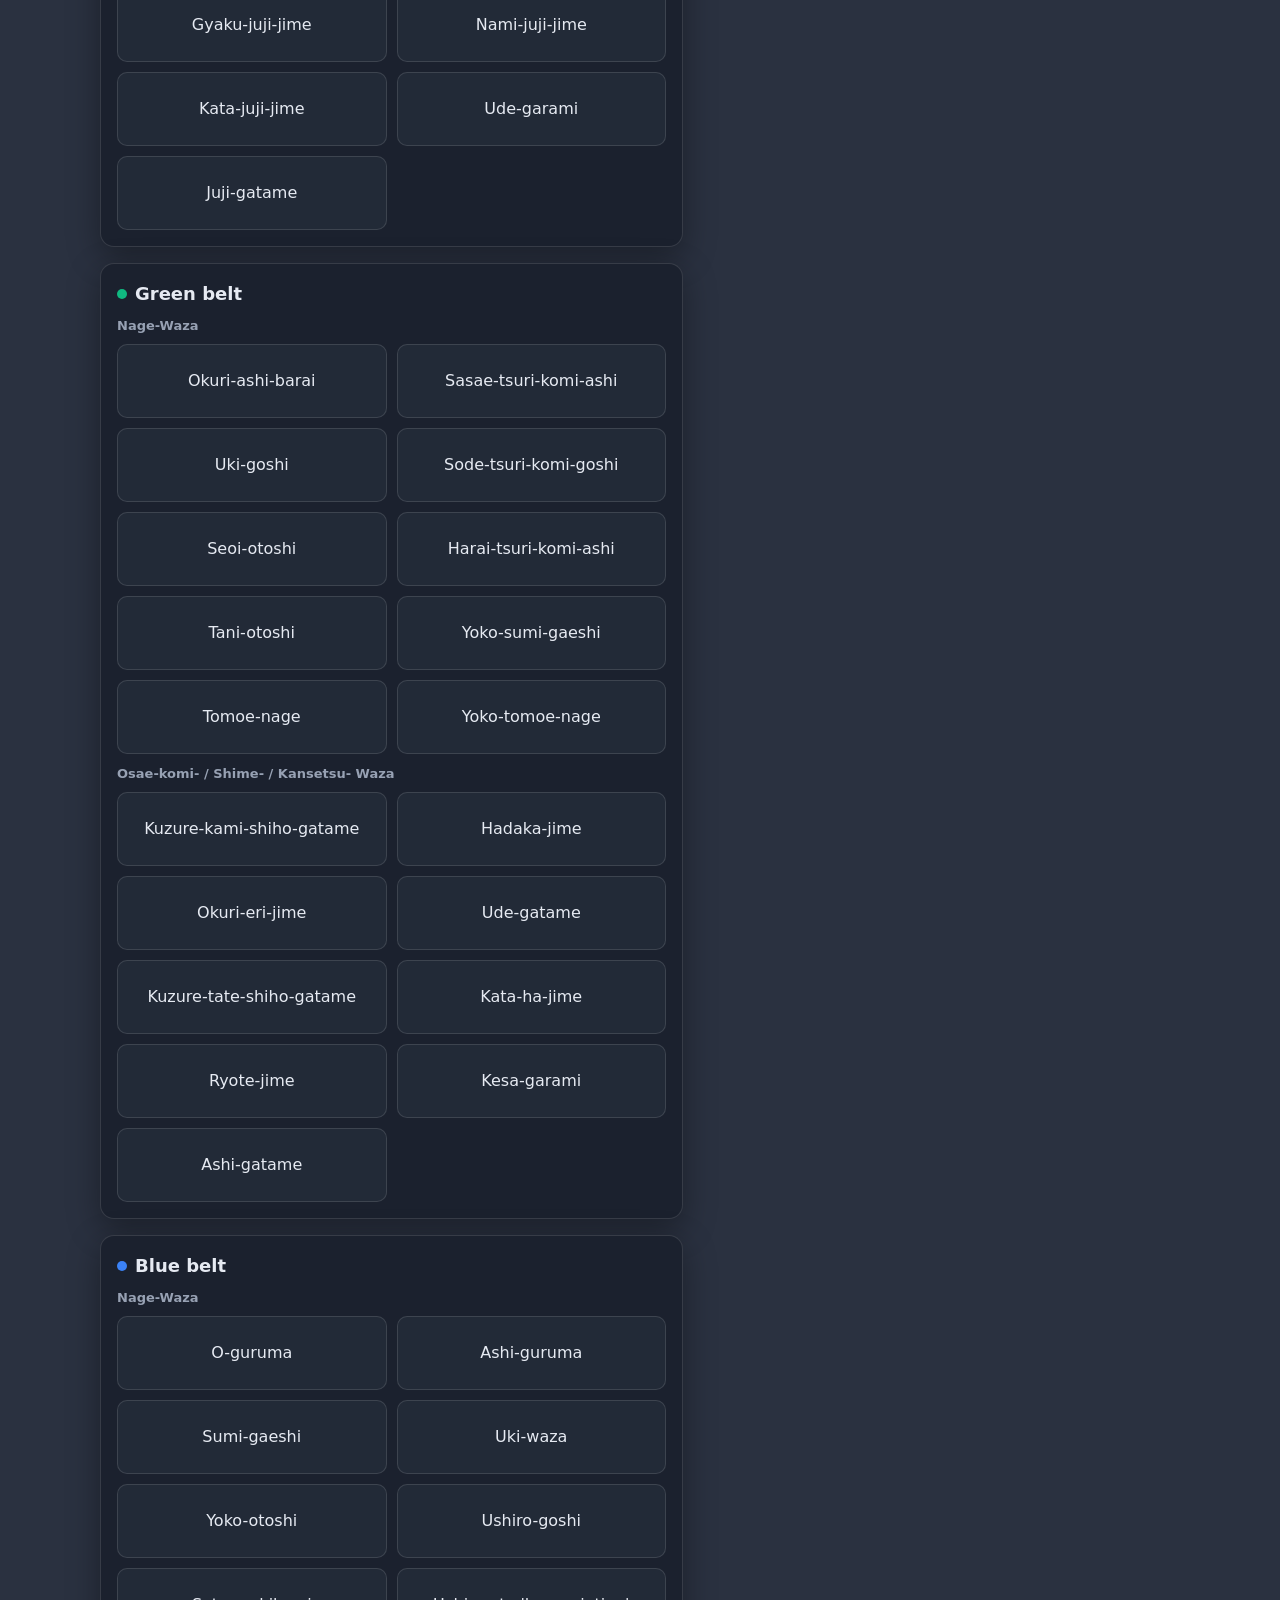
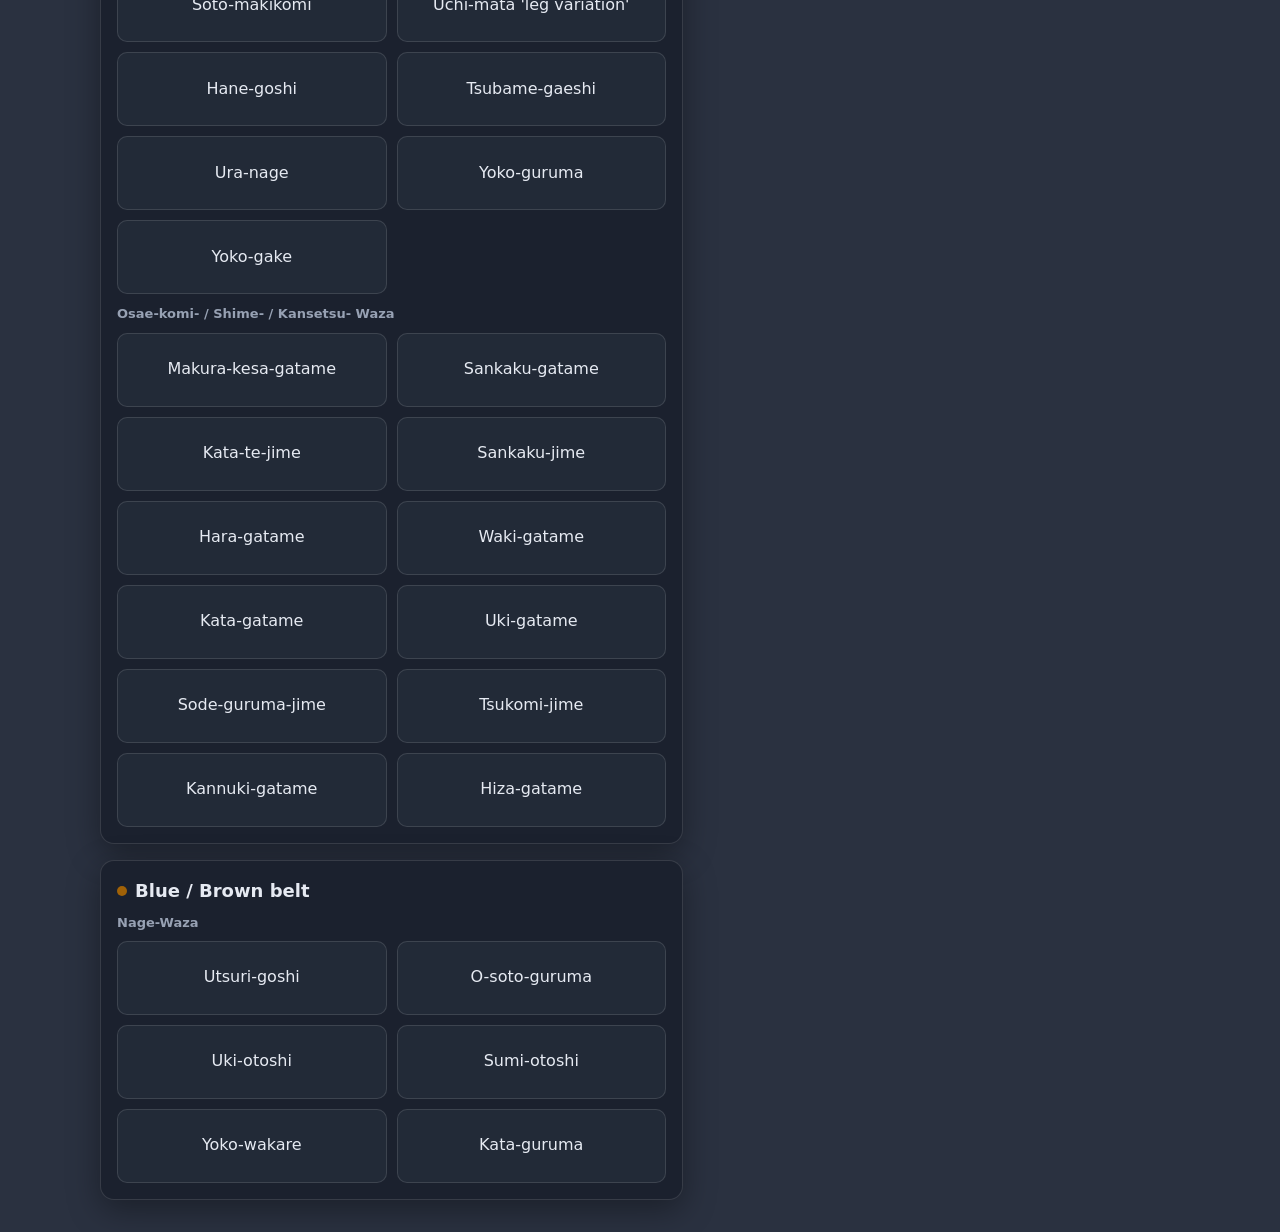
==== commit 5443e0d7: "Update index.html" ====
--- a/index.html
+++ b/index.html
@@ -3,7 +3,7 @@
 <head>
   <meta charset="utf-8" />
   <meta name="viewport" content="width=device-width, initial-scale=1" />
-  <title>Judo Flash Cards — Marcus Heier</title>
+  <title>Judo Flash Cards</title>
   <meta name="description" content="Practice judo techniques by belt on one page. Study with a clean list, image modal, and Flashcards mode (flip, next/prev, keyboard shortcuts)." />
   <link rel="icon" href="data:image/svg+xml,%3Csvg xmlns='http://www.w3.org/2000/svg' viewBox='0 0 64 64'%3E%3Ccircle cx='32' cy='32' r='30' fill='%23000'/%3E%3Cpath d='M10 36h44v6H10z' fill='%23fff'/%3E%3C/svg%3E">
   <style>
@@ -133,6 +133,8 @@
     .jp::after{content:attr(data-romaji); position:absolute; left:50%; bottom:120%; transform:translateX(-50%); background:rgba(0,0,0,.85); color:#fff; font-size:12px; padding:4px 8px; border-radius:6px; white-space:nowrap; opacity:0; pointer-events:none; transition:opacity .15s ease}
     .jp::before{content:""; position:absolute; left:50%; bottom:110%; transform:translateX(-50%); border:6px solid transparent; border-top-color:rgba(0,0,0,.85); opacity:0; transition:opacity .15s ease}
     .jp:hover::after,.jp:focus::after,.jp:hover::before,.jp:focus::before{opacity:1}
+
+    .byline{display:inline-flex;align-items:center;gap:6px;margin-left:10px;padding:4px 15px 4px 0px;border-radius:999px;border:0px solid var(--stroke);font-size:12px;color:#ffffff4e(--text);text-decoration:none;line-height:1}
   </style>
 </head>
 <body>
@@ -141,7 +143,9 @@
       <div class="brand">
         <div class="belt-dot" style="background:linear-gradient(90deg,#0ea5e9,#2563eb)"></div>
         <div>
-          <h1>Judo Flash Cards <span class="jp" data-romaji="jūdō">柔道</span> <span class="byline">by Marcus Heier</span></h1>
+          <h1>Judo Flash Cards <span class="jp" data-romaji="jūdō">柔道</span><span class="byline">by Marcus Heier</span>
+            <script type='text/javascript' src='https://storage.ko-fi.com/cdn/widget/Widget_2.js'></script><script type='text/javascript'>kofiwidget2.init('Buy Marcus a Coffee', '#8297ff', 'B0B41JWO97');kofiwidget2.draw();</script> 
+          </h1>
           <div class="tag">Flip with Space • ←/→ to navigate</div>
         </div>
       </div>
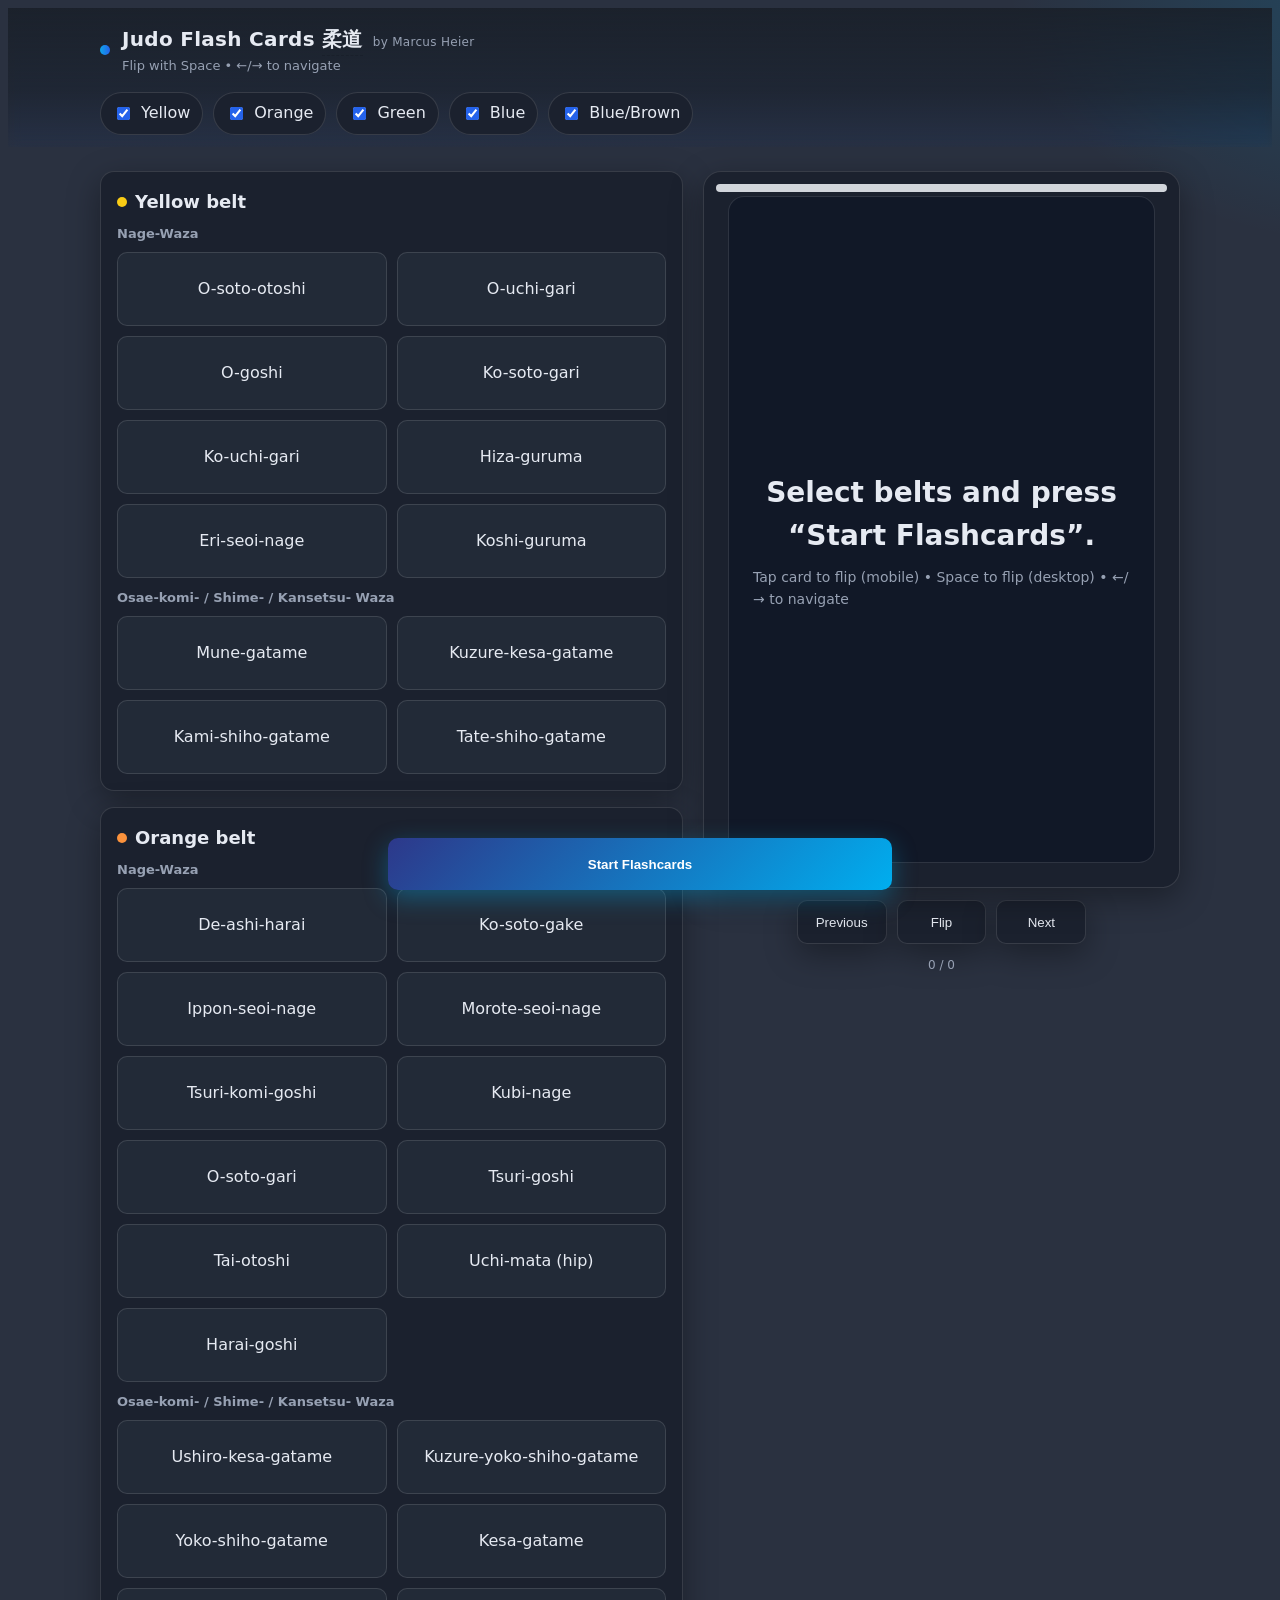
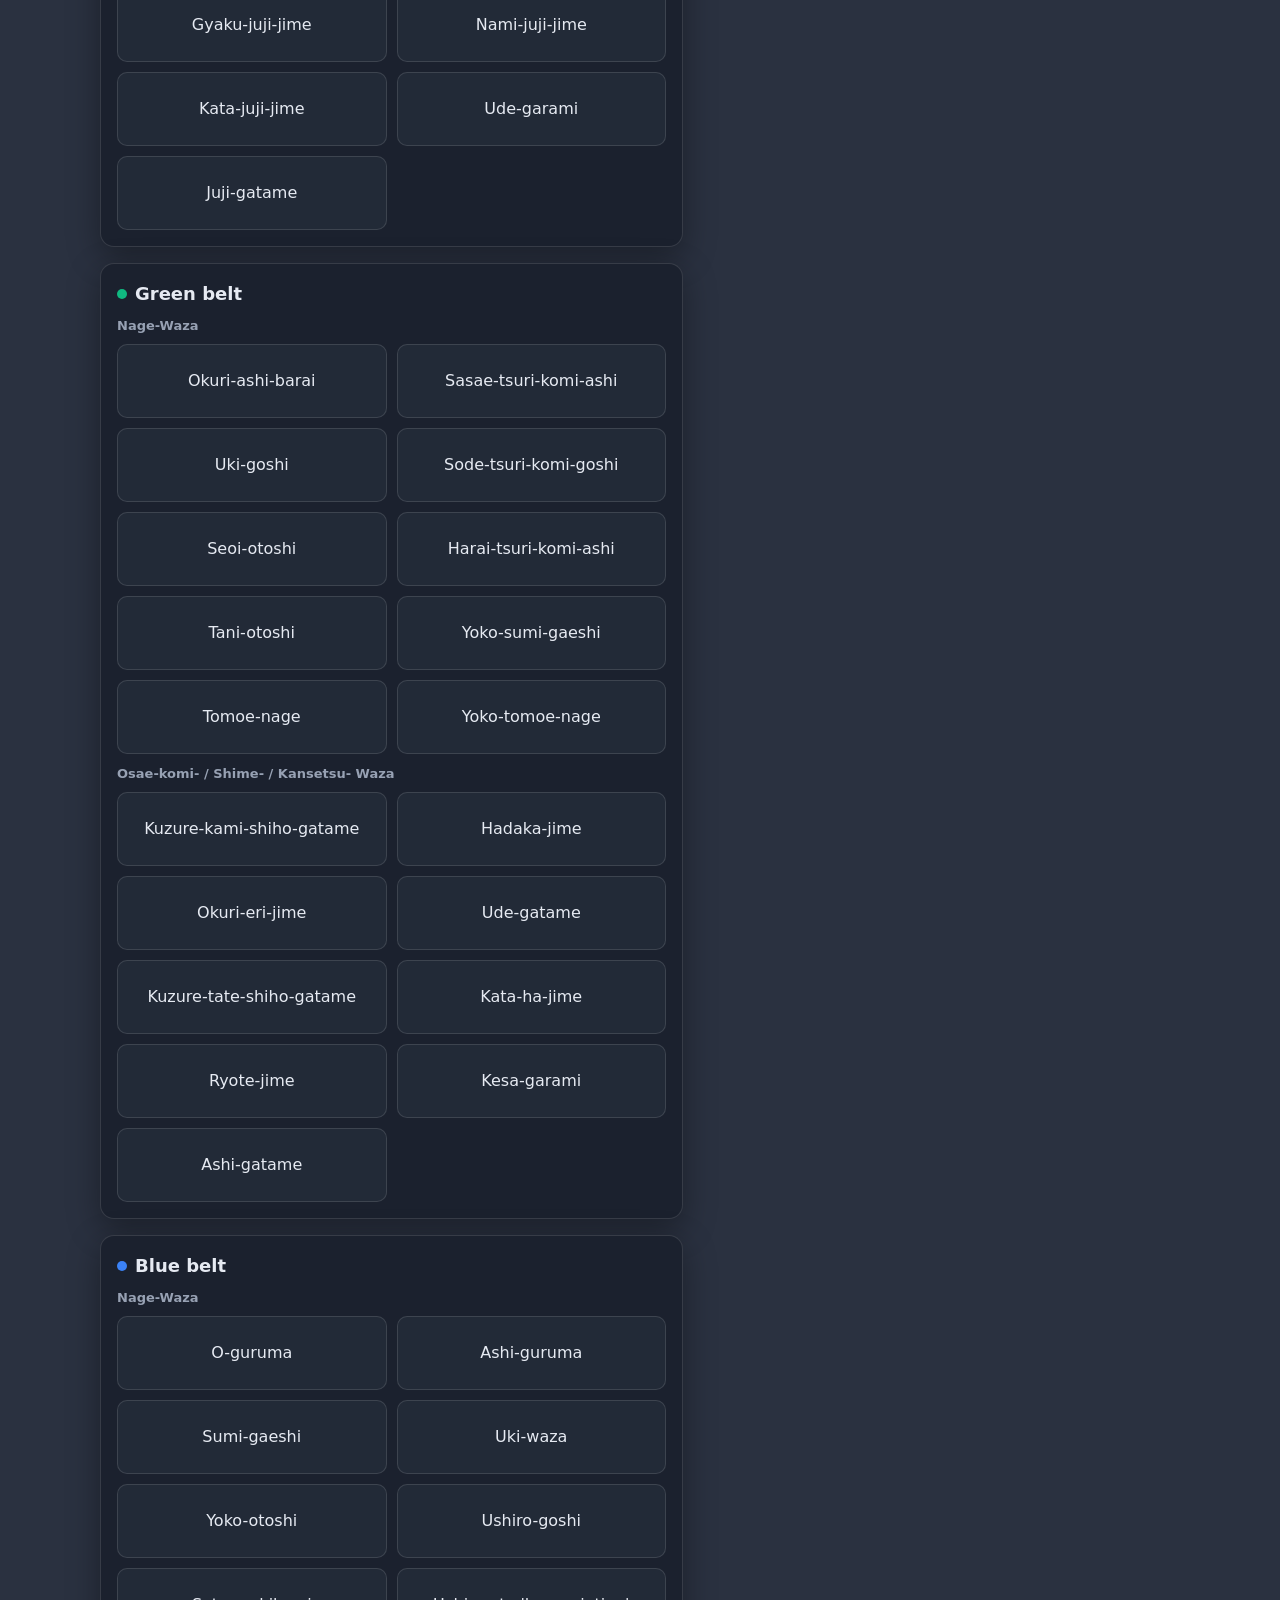
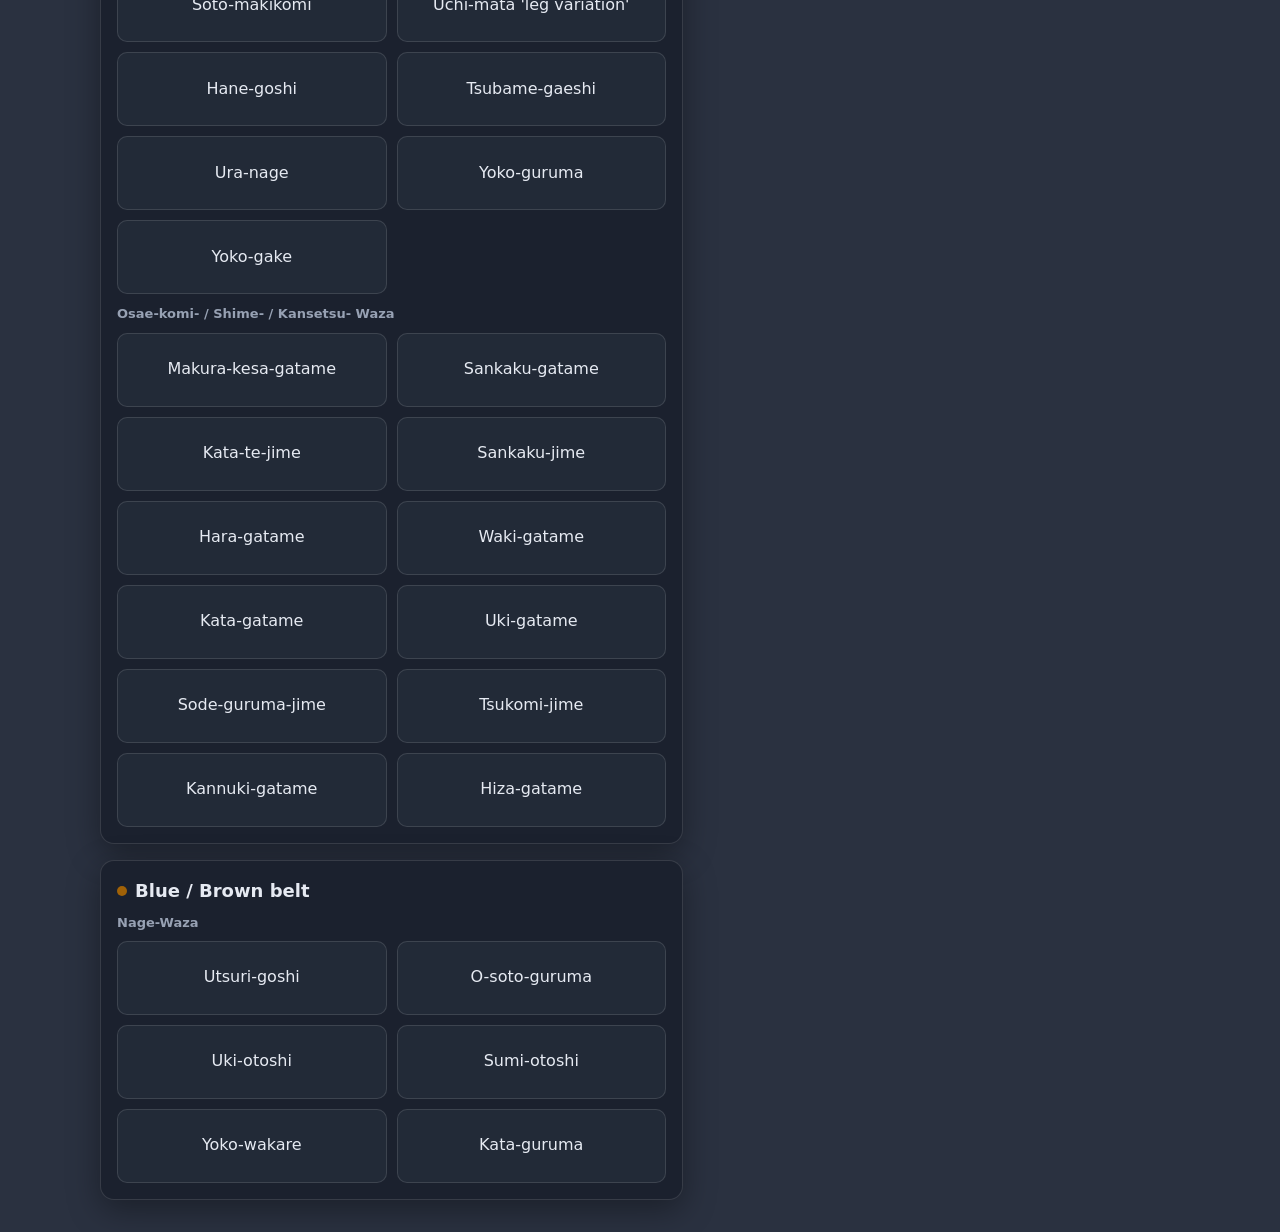
==== commit df2b6953: "Update index.html" ====
--- a/index.html
+++ b/index.html
@@ -1,6 +1,14 @@
 <!doctype html>
 <html lang="en">
 <head>
+  <!-- Google tag (gtag.js) -->
+  <script async src="https://www.googletagmanager.com/gtag/js?id=G-65TKK711NK"></script>
+  <script>
+  window.dataLayer = window.dataLayer || [];
+  function gtag(){dataLayer.push(arguments);}
+  gtag('js', new Date());
+  gtag('config', 'G-65TKK711NK');
+  </script>
   <meta charset="utf-8" />
   <meta name="viewport" content="width=device-width, initial-scale=1" />
   <title>Judo Flash Cards</title>
@@ -52,16 +60,18 @@
     .chip input{accent-color:var(--accent)}
     .actions{display:flex;gap:10px}
 
-    .btn{background:var(--panel);border:1px solid var(--stroke);color:var(--text);padding:10px 14px;border-radius:10px;box-shadow:var(--shadow);cursor:pointer}
+    .btn{background:var(--panel);border:1px solid var(--stroke);color:var(--text);padding:12px 18px;border-radius:10px;box-shadow:var(--shadow);cursor:pointer}
     .btn.primary{background:linear-gradient(135deg,#2d388a,#00aeef);border:0;color:#ffffff;font-weight:700;box-shadow:0 8px 24px rgba(0,174,239,.35)}
     .btn.ghost{background:transparent;border:1px solid var(--stroke)}
-
-    /* Mobile bottom start button */
-    .start-bottom{position:fixed;left:0;right:0;bottom:10px;display:none;z-index:60;}
+    .btn.exit{background:linear-gradient(135deg,#4c0c0c,#c13838);border:0;color:#ffffff;font-weight:700;box-shadow:0 8px 24px rgba(220,38,38,.35)}
+
+    /* Bottom start button (mobile and desktop) */
+    .start-bottom{position:fixed;left:0;right:0;bottom:10px;display:block;z-index:60;}
     .start-bottom .inner{max-width:560px;margin:0 auto;display:flex;justify-content:center}
     .start-bottom .btn{width:90%;height:52px;font-weight:600}
     @media (max-width: 720px){
-      .start-bottom{display:block}
+      /* Mobile: header should not be sticky */
+      header{position:static;top:auto}
     }
 
     /* Layout: list + study panel */
@@ -106,7 +116,7 @@
       .img-slab img{max-height:min(85vh, calc(100% - 24px)); max-width:100%; width:auto; height:auto;}
     }
 
-    .study-ctrls{display:grid;grid-template-columns:repeat(4,1fr);gap:10px}
+    .study-ctrls{display:grid;grid-template-columns:repeat(3,1fr);gap:10px;justify-content:center;max-width:300px;margin:0 auto}
     .study-ctrls .btn{height:44px}
     .hint{font-size:12px;color:var(--muted);text-align:center}
 
@@ -150,8 +160,7 @@
         </div>
       </div>
       <div class="actions">
-        <button id="startFlashcards" class="btn primary">Start Flashcards</button>
-        <button id="stopFlashcards" class="btn ghost" hidden>Exit</button>
+        <!-- Top buttons removed - only bottom button will be used -->
       </div>
     </div>
     <div class="container" style="padding-top:0;padding-bottom:12px">
@@ -165,10 +174,11 @@
     </div>
   </header>
 
-  <!-- Mobile bottom Start button -->
+  <!-- Bottom Start/Exit button -->
   <div class="start-bottom" id="startBottom">
     <div class="inner">
       <button id="startFlashcardsMobile" class="btn primary">Start Flashcards</button>
+      <button id="stopFlashcardsMobile" class="btn exit" hidden>Exit</button>
     </div>
   </div>
 
@@ -329,7 +339,6 @@
         <button class="btn" id="btnPrev" title="Previous (←)">Previous</button>
         <button class="btn" id="btnFlip" title="Flip (Space)">Flip</button>
         <button class="btn" id="btnNext" title="Next (→)">Next</button>
-        <button class="btn ghost" id="btnView" title="View image">View image</button>
       </div>
       <div class="hint" id="progressHint">0 / 0</div>
     </aside>
@@ -426,10 +435,9 @@
     }
 
     // ------- Flashcards engine (simple) ---------
-    const startBtn = document.getElementById('startFlashcards');
     const startBtnMobile = document.getElementById('startFlashcardsMobile');
+    const stopBtnMobile = document.getElementById('stopFlashcardsMobile');
     const startBottom = document.getElementById('startBottom');
-    const stopBtn = document.getElementById('stopFlashcards');
     const card = document.getElementById('card');
     const cardInner = document.getElementById('cardInner');
     const cardBelt = document.getElementById('cardBelt');
@@ -439,7 +447,6 @@
     const btnPrev = document.getElementById('btnPrev');
     const btnFlip = document.getElementById('btnFlip');
     const btnNext = document.getElementById('btnNext');
-    const btnView = document.getElementById('btnView');
     const progressHint = document.getElementById('progressHint');
 
     let deck = []; // {belt,name,href}
@@ -471,7 +478,7 @@
       }
       shuffle(deck);
       idx = 0; flipped = false;
-      stopBtn.hidden = false; startBtn.hidden = true; if(startBtnMobile) startBtnMobile.hidden = true; startBottom.style.display='none';
+      startBtnMobile.hidden = true; stopBtnMobile.hidden = false;
       document.body.classList.add('studying');
       if(isMobile){
         // Jump user to the top so the study panel is immediately visible
@@ -482,7 +489,7 @@
 
     function stop(){
       deck = []; idx = 0; flipped = false;
-      startBtn.hidden = false; stopBtn.hidden = true; if(startBtnMobile) startBtnMobile.hidden = false; startBottom.style.display='block';
+      startBtnMobile.hidden = false; stopBtnMobile.hidden = true;
       frontName.textContent = 'Select belts and press “Start Flashcards”.';
       frontMeta.textContent = 'Tap (mobile) / Space (desktop) to flip • ←/→ to navigate';
       backContent.innerHTML = '';
@@ -524,15 +531,11 @@
     }
     function flip(){ if(deck.length){ flipped = !flipped; card.classList.toggle('is-flipped'); } }
 
-    startBtn.addEventListener('click', start);
-    if(startBtnMobile) startBtnMobile.addEventListener('click', start);
-    stopBtn.addEventListener('click', stop);
+    startBtnMobile.addEventListener('click', start);
+    stopBtnMobile.addEventListener('click', stop);
     btnNext.addEventListener('click', next);
     btnPrev.addEventListener('click', prev);
     btnFlip.addEventListener('click', flip);
-    btnView.addEventListener('click', ()=>{
-      if(!deck.length) return; const t = deck[idx]; showModal(t.name, t.href, t.belt);
-    });
 
     // Keyboard controls
     window.addEventListener('keydown', (e)=>{
@@ -552,6 +555,15 @@
       if(Math.abs(dx) < TH) return; // small move -> ignore
       if(dx < 0) next(); else prev();
     }, {passive:true});
+
+    // Initialize button visibility on page load
+    document.addEventListener('DOMContentLoaded', function() {
+      const isMobile = window.matchMedia('(max-width: 720px)').matches;
+      if (!isMobile) {
+        // Ensure bottom start button is visible on desktop
+        startBottom.style.display = 'block';
+      }
+    });
   </script>
 </body>
 </html>
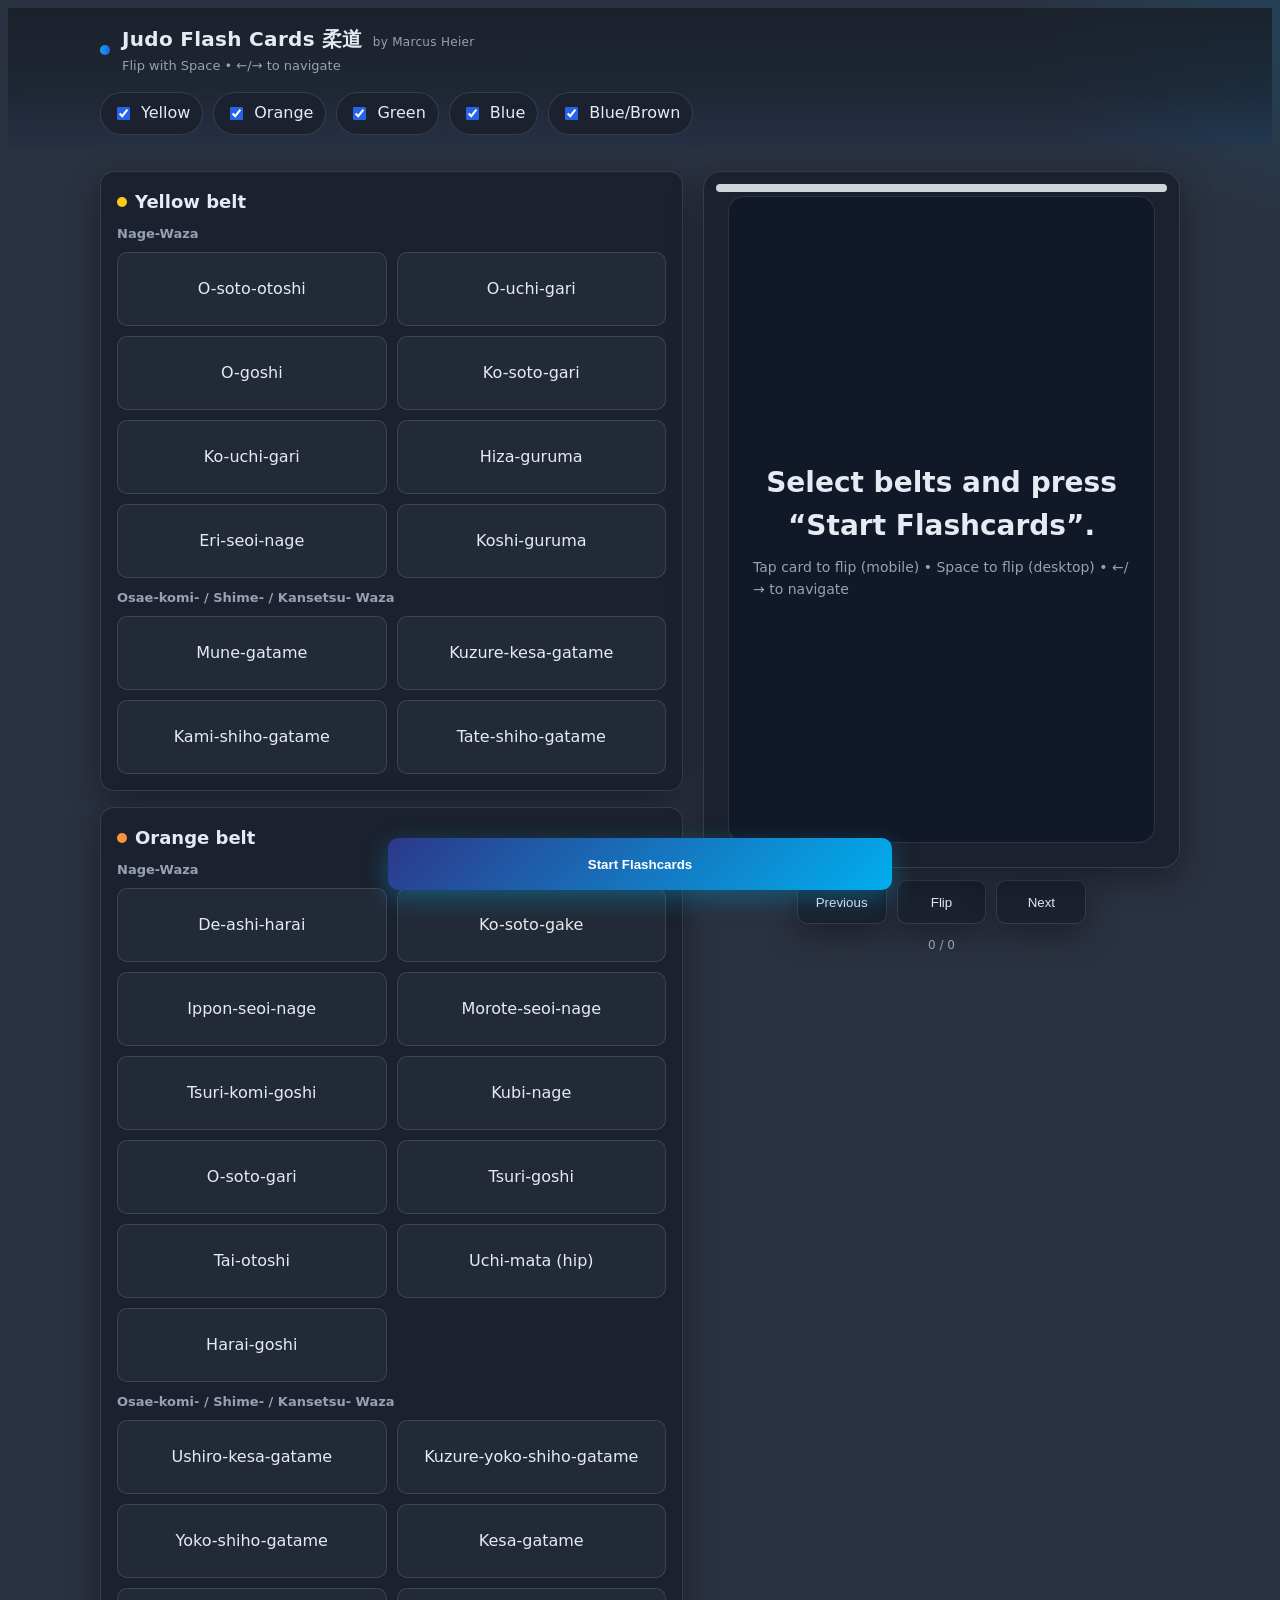
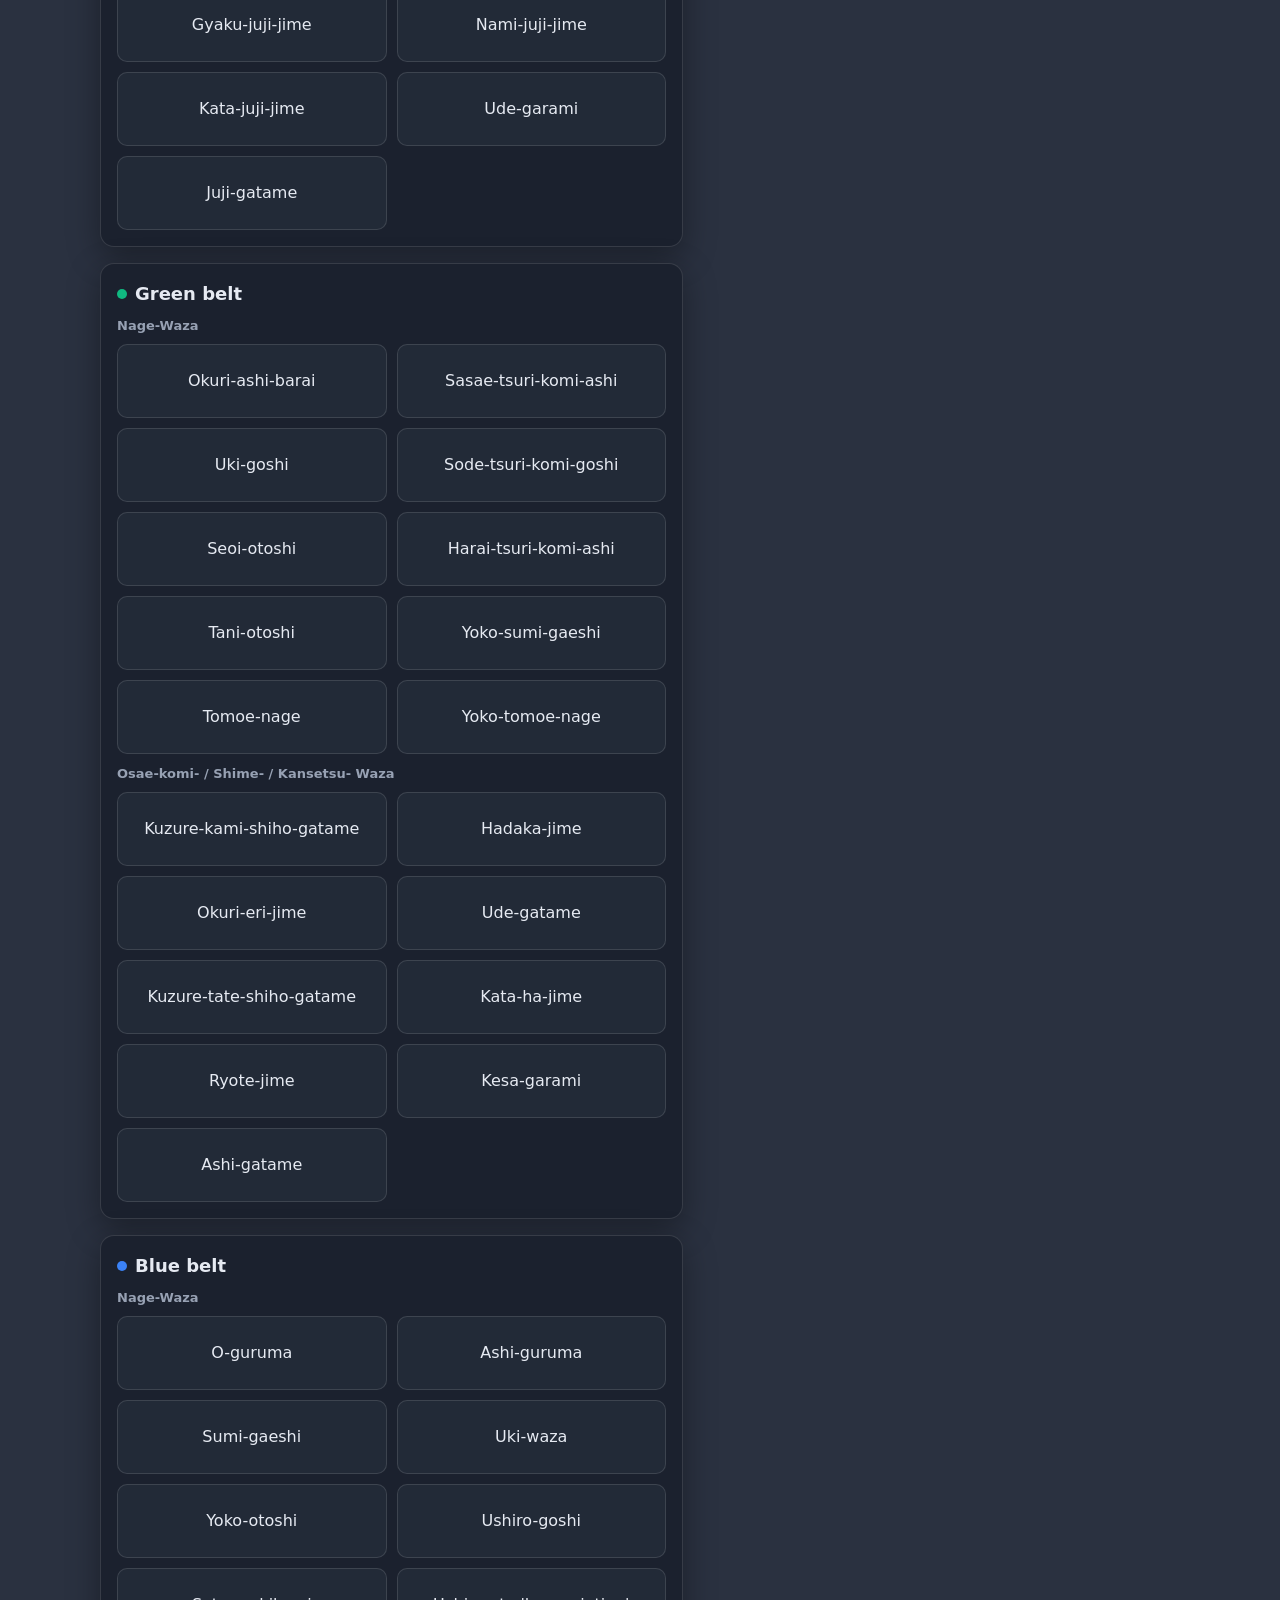
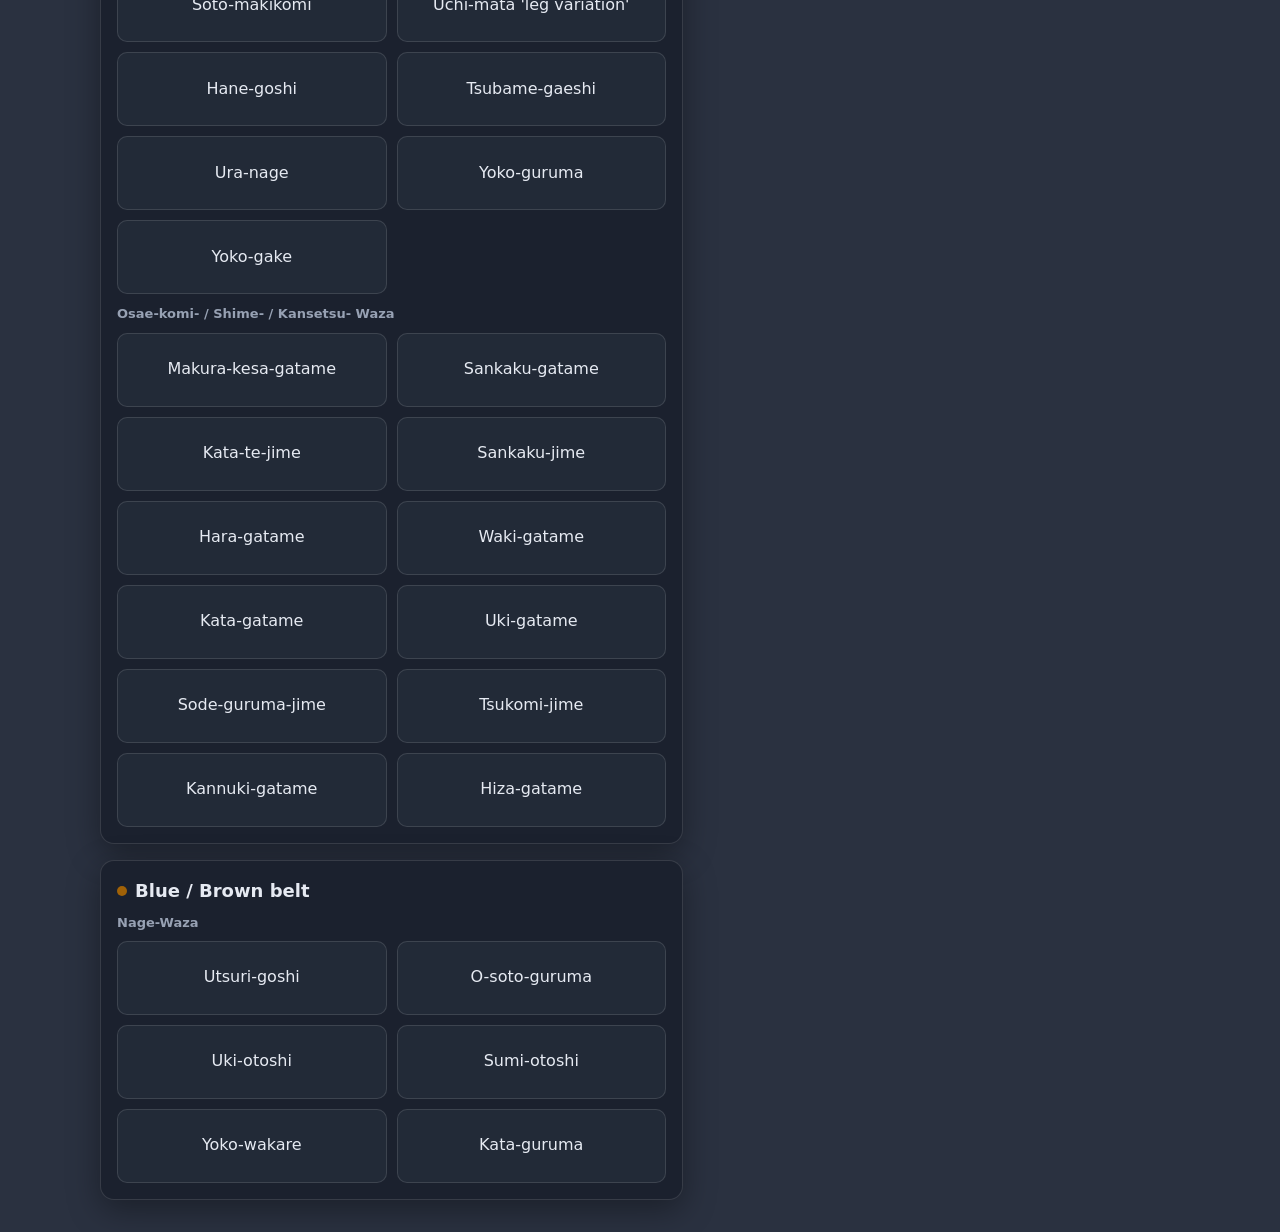
==== commit 7b7103b1: "Update index.html" ====
--- a/index.html
+++ b/index.html
@@ -5,7 +5,7 @@
   <script async src="https://www.googletagmanager.com/gtag/js?id=G-65TKK711NK"></script>
   <script>
   window.dataLayer = window.dataLayer || [];
-  function gtag(){dataLayer.push(arguments);}
+  function gtag(){dataLayer.push(arguments);} 
   gtag('js', new Date());
   gtag('config', 'G-65TKK711NK');
   </script>
@@ -16,26 +16,27 @@
   <link rel="icon" href="data:image/svg+xml,%3Csvg xmlns='http://www.w3.org/2000/svg' viewBox='0 0 64 64'%3E%3Ccircle cx='32' cy='32' r='30' fill='%23000'/%3E%3Cpath d='M10 36h44v6H10z' fill='%23fff'/%3E%3C/svg%3E">
   <style>
     :root{
-      /* --- Light palette per your reference screenshot --- */
-      --bg:#2a3140;            /* darker, night-friendly */
-      --panel:#1b212e;         /* dark surface */
-      --muted:#97a1b3;         /* secondary text */
-      --text:#e6eaf2;          /* primary text */
+      --bg:#2a3140;
+      --panel:#1b212e;
+      --muted:#97a1b3;
+      --text:#e6eaf2;
       --stroke:rgba(255,255,255,.12);
       --radius:14px;
       --shadow:0 10px 32px rgba(0,0,0,.35);
       --gap:16px;
 
-      /* Accents for UI (not belts) */
-      --accent:#2563eb;        /* blue */
-      --accent-2:#0ea5e9;      /* cyan */
-
-      /* Belt colors */
-      --yellow:#facc15;        /* 黄 */
-      --orange:#fb923c;        /* 橙 */
-      --green:#10b981;         /* 緑 */
-      --blue:#3b82f6;          /* 青 */
-      --bluebrown:#a16207;     /* 茶系 */
+      --accent:#2563eb;
+      --accent-2:#0ea5e9;
+
+      --yellow:#facc15;
+      --orange:#fb923c;
+      --green:#10b981;
+      --blue:#3b82f6;
+      --bluebrown:#a16207;
+
+      /* Desktop-only trim for study panel/card height. Adjust this to control how much shorter the card becomes on desktop. */
+      --card-trim: 0px; /* mobile & default */
+
       background:
         radial-gradient(900px 600px at 20% -10%, rgba(45,56,138,.25), transparent 60%),
         radial-gradient(800px 500px at 110% 0%, rgba(0,174,239,.18), transparent 50%), var(--bg);
@@ -43,10 +44,15 @@
       font-family:system-ui,-apple-system,Segoe UI,Roboto,Inter,Arial,sans-serif;
       line-height:1.55;
     }
+
+    /* Apply the 20px reduction to desktop only. Change 20px here to tweak later. */
+    @media (min-width: 901px){
+      :root{ --card-trim: 20px; }
+    }
+
     a{color:inherit;text-decoration:none}
     .container{max-width:1080px;margin:0 auto;padding:24px}
 
-    /* Header */
     header{position:sticky;top:0;z-index:50;background:linear-gradient(to bottom, rgba(26,32,41,.9), rgba(26,32,41,.6) 60%, transparent);backdrop-filter:saturate(140%) blur(6px)}
     .hdr{display:flex;gap:12px;align-items:center;justify-content:space-between;padding:16px 24px}
     .brand{display:flex;align-items:center;gap:12px}
@@ -54,7 +60,6 @@
     .byline{color:var(--muted);font-size:13px;margin-left:8px;font-weight:500}
     .tag{color:var(--muted);font-size:13px}
 
-    /* Filters & actions */
     .filters{display:flex;flex-wrap:wrap;gap:10px}
     .chip{background:var(--panel);border:1px solid var(--stroke);padding:8px 12px;border-radius:999px;display:flex;gap:8px;align-items:center;cursor:pointer;user-select:none;box-shadow:none}
     .chip input{accent-color:var(--accent)}
@@ -65,23 +70,25 @@
     .btn.ghost{background:transparent;border:1px solid var(--stroke)}
     .btn.exit{background:linear-gradient(135deg,#4c0c0c,#c13838);border:0;color:#ffffff;font-weight:700;box-shadow:0 8px 24px rgba(220,38,38,.35)}
 
-    /* Bottom start button (mobile and desktop) */
     .start-bottom{position:fixed;left:0;right:0;bottom:10px;display:block;z-index:60;}
-    .start-bottom .inner{max-width:560px;margin:0 auto;display:flex;justify-content:center}
+    .start-bottom .inner{max-width:560px;margin:0 auto;display:flex;gap:10px;justify-content:center}
     .start-bottom .btn{width:90%;height:52px;font-weight:600}
-    @media (max-width: 720px){
-      /* Mobile: header should not be sticky */
-      header{position:static;top:auto}
-    }
-
-    /* Layout: list + study panel */
+    @media (max-width: 720px){header{position:static;top:auto}}
+
     .grid{display:grid;grid-template-columns:1.1fr .9fr;gap:20px}
     @media (max-width: 900px){.grid{grid-template-columns:1fr}}
 
-  /* Mobile-only adjustments while studying */
   @media (max-width: 900px){
     body.studying #lists{display:none;}
     body.studying .study{margin-top:0;}
+    .study-ctrls{margin-bottom:10px;}
+    
+    /* Force extra scroll space below fixed buttons */
+    body::after{
+      content:"";
+      display:block;
+      height:35px; /* extra scroll room */
+    }
   }
 
     section{background:var(--panel);border:1px solid var(--stroke);border-radius:var(--radius);padding:16px;box-shadow:var(--shadow)}
@@ -94,8 +101,12 @@
     .tech-link:hover{transform:translateY(-2px);border-color:rgba(31,36,48,.25)}
     .tech-link:focus{outline:2px solid var(--accent)}
 
-    /* Study panel (Flashcards) */
-    .study{position:sticky;top:72px;height:calc(100dvh - 96px);display:flex;flex-direction:column;gap:12px}
+    /*
+      The study panel's height previously: calc(100dvh - 96px)
+      We now subtract --card-trim (desktop-only 20px by default) so the card/controls never get hidden under the header.
+    */
+    .study{position:sticky;top:72px;height:calc(100dvh - 96px - var(--card-trim));display:flex;flex-direction:column;gap:12px}
+
     .card{position:relative;flex:1;display:grid;place-items:center;background:var(--panel);border:1px solid var(--stroke);border-radius:18px;box-shadow:var(--shadow);padding:24px;perspective:1200px}
     .card::before{content:"";position:absolute;inset:-2px;border-radius:20px;background:linear-gradient(135deg,#2d388a,#00aeef);opacity:0;transition:opacity .25s ease;z-index:0}
     body.studying .card::before{opacity:1}
@@ -108,19 +119,13 @@
     .meta{color:var(--muted);font-size:14px}
     .back{transform:rotateY(180deg)}
     .face img{max-width:100%;height:auto;border-radius:12px;border:1px solid var(--stroke)}
-    /* Image slab background for both desktop & mobile */
     .img-slab{width:100%;height:100%;display:flex;align-items:center;justify-content:center;background:rgba(0,0,0,.2);border-radius:12px;padding:12px}
-    /* Desktop-only: ensure full image fits inside card without cropping */
-    @media (min-width: 901px){
-      /* Desktop: image always fits on screen and within card */
-      .img-slab img{max-height:min(85vh, calc(100% - 24px)); max-width:100%; width:auto; height:auto;}
-    }
+    @media (min-width: 901px){.img-slab img{max-height:min(85vh, calc(100% - 24px)); max-width:100%; width:auto; height:auto;}}
 
     .study-ctrls{display:grid;grid-template-columns:repeat(3,1fr);gap:10px;justify-content:center;max-width:300px;margin:0 auto}
     .study-ctrls .btn{height:44px}
     .hint{font-size:12px;color:var(--muted);text-align:center}
 
-    /* Modal */
     dialog::backdrop{background:rgba(31,36,48,.45)}
     dialog{border:1px solid var(--stroke);border-radius:14px;max-width:min(92vw,980px);max-height:92vh;padding:0;background:var(--panel);color:var(--text);box-shadow:var(--shadow)}
     dialog[open]{display:flex;flex-direction:column}
@@ -130,21 +135,19 @@
     .modal-body img{max-width:100%;width:auto;height:auto;display:block;border-radius:10px;border:1px solid var(--stroke);object-fit:contain}
     @media (min-width: 901px){.modal-body img{max-height:85vh;max-width:88vw;width:auto;height:auto;}}
 
-    /* Belt color scopes for list headings */
     .yellow .belt-dot{background:var(--yellow)}
     .orange .belt-dot{background:var(--orange)}
     .green .belt-dot{background:var(--green)}
     .blue .belt-dot{background:var(--blue)}
     .bluebrown .belt-dot{background:var(--bluebrown)}
 
-    /* Japanese tooltip (romaji) */
     .jp{position:relative; display:inline-block; cursor:help; border-bottom:1px dashed rgba(18,21,27,.25)}
     .jp:focus{outline:2px solid var(--accent); outline-offset:2px}
     .jp::after{content:attr(data-romaji); position:absolute; left:50%; bottom:120%; transform:translateX(-50%); background:rgba(0,0,0,.85); color:#fff; font-size:12px; padding:4px 8px; border-radius:6px; white-space:nowrap; opacity:0; pointer-events:none; transition:opacity .15s ease}
     .jp::before{content:""; position:absolute; left:50%; bottom:110%; transform:translateX(-50%); border:6px solid transparent; border-top-color:rgba(0,0,0,.85); opacity:0; transition:opacity .15s ease}
     .jp:hover::after,.jp:focus::after,.jp:hover::before,.jp:focus::before{opacity:1}
 
-    .byline{display:inline-flex;align-items:center;gap:6px;margin-left:10px;padding:4px 15px 4px 0px;border-radius:999px;border:0px solid var(--stroke);font-size:12px;color:#ffffff4e(--text);text-decoration:none;line-height:1}
+    .byline{display:inline-flex;align-items:center;gap:6px;margin-left:10px;padding:4px 15px 4px 0px;border-radius:999px;border:0px solid var(--stroke);font-size:12px;color:var(--muted);text-decoration:none;line-height:1}
   </style>
 </head>
 <body>
@@ -154,7 +157,7 @@
         <div class="belt-dot" style="background:linear-gradient(90deg,#0ea5e9,#2563eb)"></div>
         <div>
           <h1>Judo Flash Cards <span class="jp" data-romaji="jūdō">柔道</span><span class="byline">by Marcus Heier</span>
-            <script type='text/javascript' src='https://storage.ko-fi.com/cdn/widget/Widget_2.js'></script><script type='text/javascript'>kofiwidget2.init('Buy Marcus a Coffee', '#8297ff', 'B0B41JWO97');kofiwidget2.draw();</script> 
+            <script type='text/javascript' src='https://storage.ko-fi.com/cdn/widget/Widget_2.js'></script><script type='text/javascript'>kofiwidget2.init('Buy Marcus a Coffee', '#8297ff', 'B0B41JWO97');kofiwidget2.draw();</script>
           </h1>
           <div class="tag">Flip with Space • ←/→ to navigate</div>
         </div>
@@ -316,6 +319,7 @@
           <li><a href="pictures/sumi-otoshi.png" class="tech-link" data-name="Sumi-otoshi">Sumi-otoshi</a></li>
           <li><a href="pictures/yoko-wakare.png" class="tech-link" data-name="Yoko-wakare">Yoko-wakare</a></li>
           <li><a href="pictures/kata-guruma.png" class="tech-link" data-name="Kata-guruma">Kata-guruma</a></li>
+        </ul>
       </section>
     </div>
 
@@ -353,9 +357,6 @@
     </div>
     <div class="modal-body">
       <img id="modalImg" alt="Technique image" loading="lazy" />
-      <div style="margin-top:10px;font-size:13px;color:var(--muted)">
-        <a id="openNewTab" href="#" target="_blank" rel="noopener">Open in new tab</a>
-      </div>
     </div>
   </dialog>
 
@@ -385,6 +386,16 @@
       bluebrown: getComputedStyle(document.documentElement).getPropertyValue('--bluebrown').trim()
     };
 
+    // Human-friendly belt labels for UI
+    const BELT_LABEL = {
+      yellow: 'YELLOW',
+      orange: 'ORANGE',
+      green: 'GREEN',
+      blue: 'BLUE',
+      bluebrown: 'BLUE/BROWN'
+    };
+
+
     // ------- Belt filter logic ---------
     const filterInputs = Array.from(document.querySelectorAll('.filters input[type="checkbox"]'));
     function getActiveBelts(){
@@ -404,7 +415,6 @@
     const modal = document.getElementById('imgModal');
     const modalImg = document.getElementById('modalImg');
     const modalTitle = document.getElementById('modalTitle');
-    const openNewTab = document.getElementById('openNewTab');
     const modalBelt = document.getElementById('modalBelt');
     document.getElementById('closeModal').addEventListener('click', ()=> modal.close());
     // Intercept clicks on list items to open modal instead of navigating away
@@ -418,18 +428,13 @@
     modal.addEventListener('click', (e)=>{ if(e.target === modal) modal.close(); });
     // Esc key cancel handler (ensures close)
     modal.addEventListener('cancel', (e)=>{ e.preventDefault(); modal.close(); });
-    // Click on backdrop closes
-    modal.addEventListener('click', (e)=>{ if(e.target === modal) modal.close(); });
-    // Esc key should close (safety in case UA behavior is overridden)
-    modal.addEventListener('cancel', (e)=>{ e.preventDefault(); modal.close(); });
+
 
     function showModal(name, href, belt){
       modalTitle.textContent = name;
       modalImg.src = href; // same path you already use
       modalImg.alt = name;
-      openNewTab.href = href;
       const c = BELT_COLOR[belt] || '#d1d5db';
-      modal.style.setProperty('--belt-color', c);
       modalBelt.style.background = c;
       if(typeof modal.showModal === 'function'){ modal.showModal(); } else { modal.setAttribute('open',''); }
     }
@@ -502,7 +507,7 @@
     function render(){
       const t = deck[idx];
       frontName.textContent = t.name;
-      frontMeta.textContent = t.belt.toUpperCase();
+      frontMeta.textContent = BELT_LABEL[t.belt] || t.belt.toUpperCase();
       backContent.innerHTML = `<div class="img-slab"><img src="${t.href}" alt="${t.name}"></div>`;
       progressHint.textContent = `${idx+1} / ${deck.length}`;
       setBeltAccent(t.belt);
@@ -556,14 +561,7 @@
       if(dx < 0) next(); else prev();
     }, {passive:true});
 
-    // Initialize button visibility on page load
-    document.addEventListener('DOMContentLoaded', function() {
-      const isMobile = window.matchMedia('(max-width: 720px)').matches;
-      if (!isMobile) {
-        // Ensure bottom start button is visible on desktop
-        startBottom.style.display = 'block';
-      }
-    });
+
   </script>
 </body>
 </html>
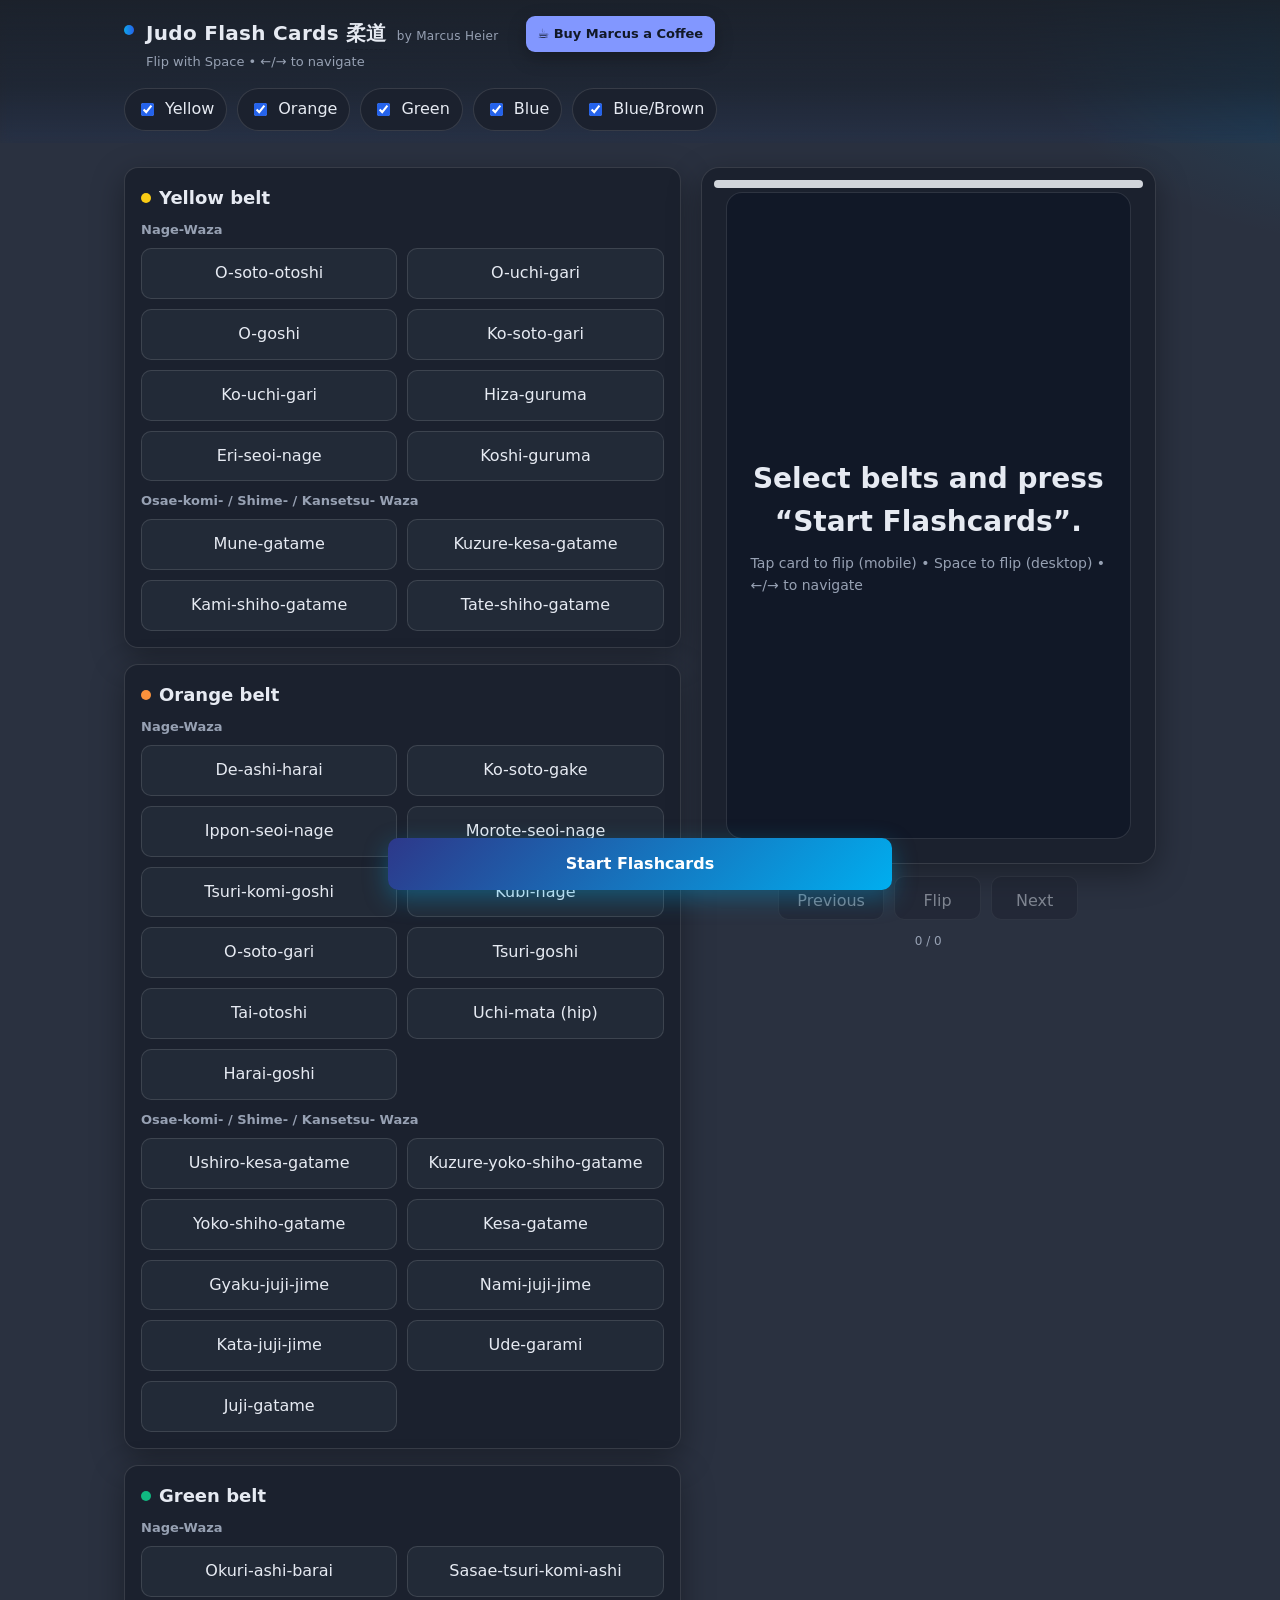
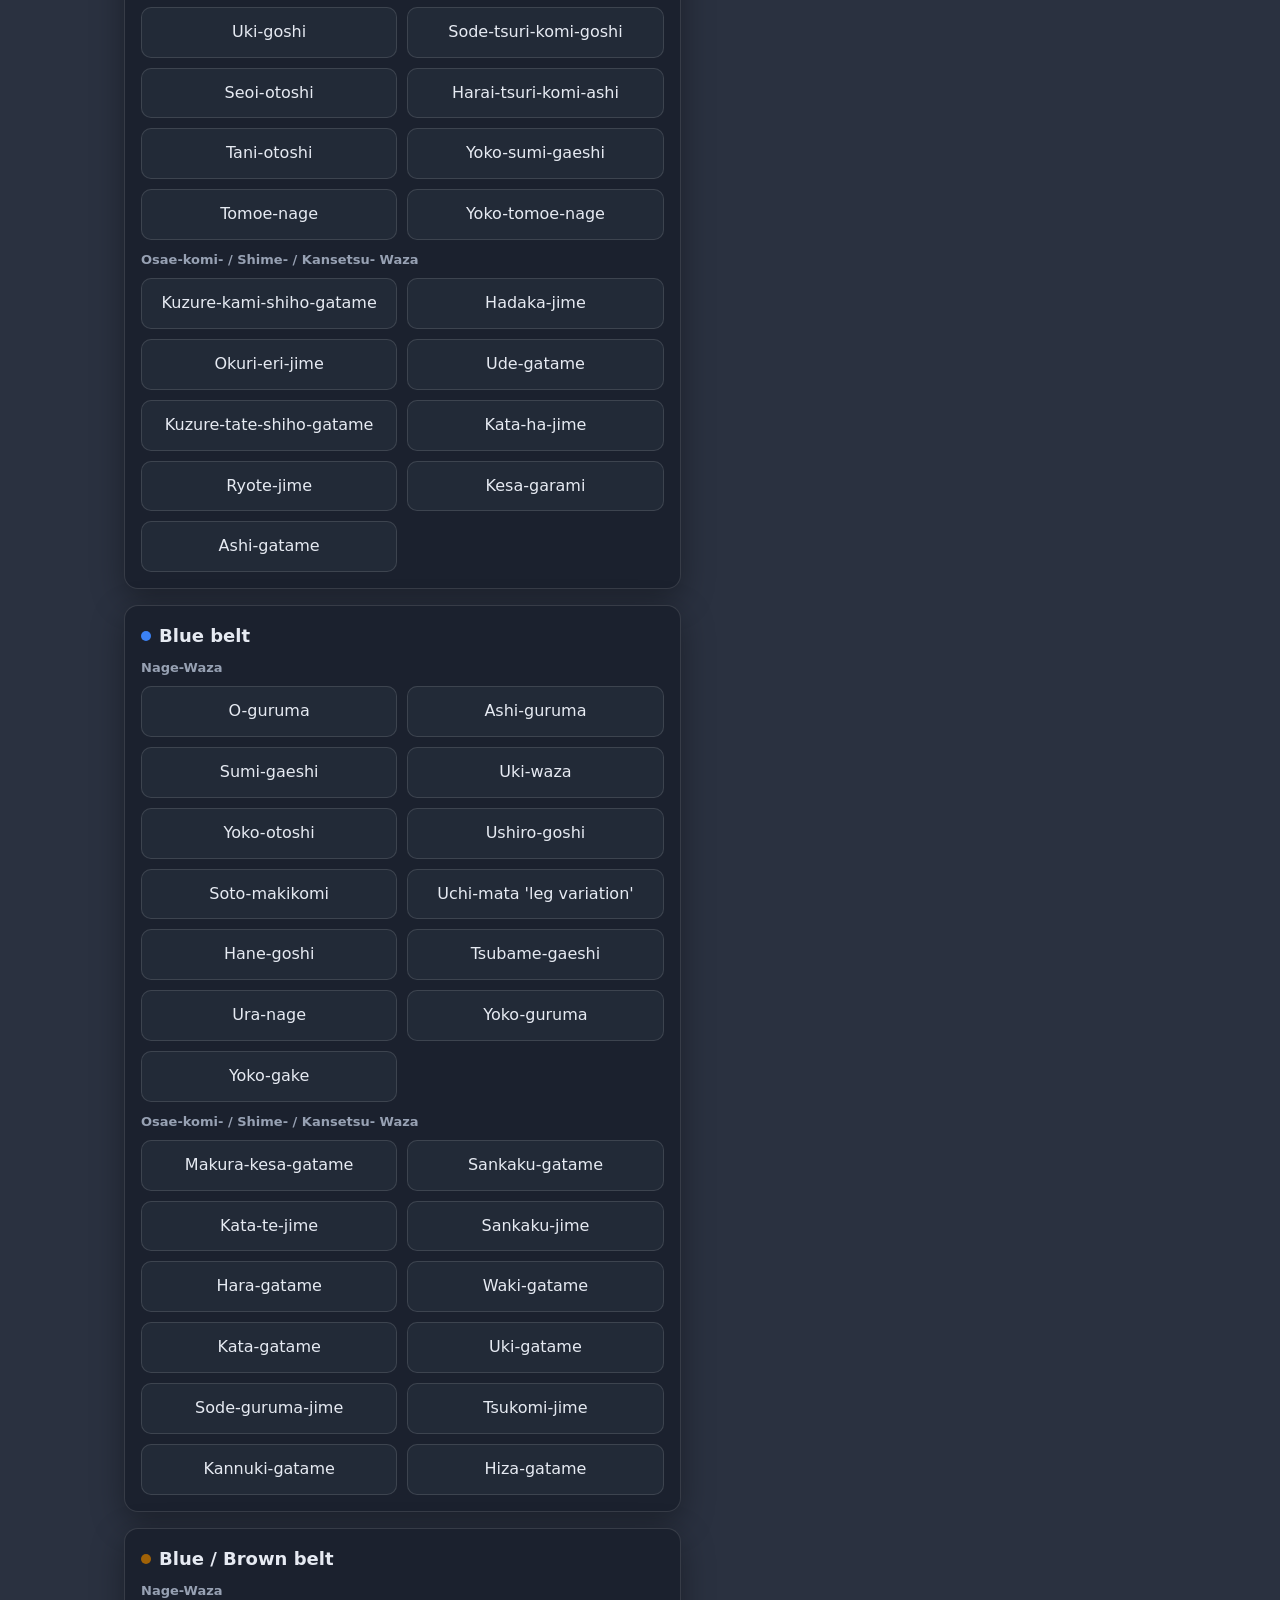
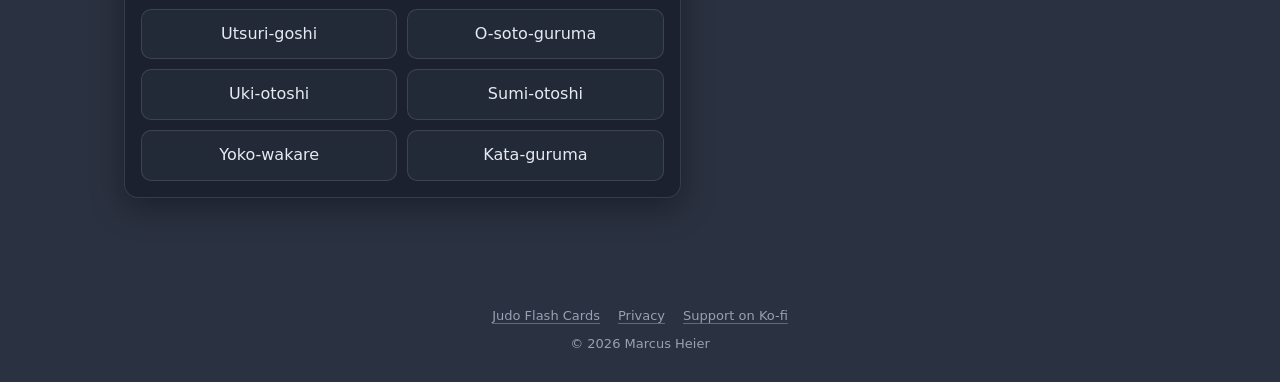
==== commit 3efe0185: "Add files via upload" ====
--- a/index.html
+++ b/index.html
@@ -1,164 +1,48 @@
 <!doctype html>
 <html lang="en">
 <head>
-  <!-- Google tag (gtag.js) -->
-  <script async src="https://www.googletagmanager.com/gtag/js?id=G-65TKK711NK"></script>
-  <script>
-  window.dataLayer = window.dataLayer || [];
-  function gtag(){dataLayer.push(arguments);} 
-  gtag('js', new Date());
-  gtag('config', 'G-65TKK711NK');
-  </script>
   <meta charset="utf-8" />
+  <meta http-equiv="Content-Security-Policy" content="default-src 'self'; base-uri 'self'; object-src 'none'; script-src 'self' https://www.googletagmanager.com; style-src 'self'; img-src 'self' data: https://*.google-analytics.com; font-src 'self'; connect-src 'self' https://*.google-analytics.com https://www.googletagmanager.com; frame-src 'none'; form-action 'none'; manifest-src 'self'; upgrade-insecure-requests" />
   <meta name="viewport" content="width=device-width, initial-scale=1" />
-  <title>Judo Flash Cards</title>
+  <meta name="referrer" content="strict-origin-when-cross-origin" />
+  <meta name="robots" content="index, follow, max-image-preview:large" />
+  <meta name="theme-color" content="#1b212e" />
+  <meta name="application-name" content="Judo Flash Cards" />
+  <meta name="apple-mobile-web-app-title" content="Judo Cards" />
+  <title>Judo Flash Cards – Practice Techniques by Belt</title>
   <meta name="description" content="Practice judo techniques by belt on one page. Study with a clean list, image modal, and Flashcards mode (flip, next/prev, keyboard shortcuts)." />
-  <link rel="icon" href="data:image/svg+xml,%3Csvg xmlns='http://www.w3.org/2000/svg' viewBox='0 0 64 64'%3E%3Ccircle cx='32' cy='32' r='30' fill='%23000'/%3E%3Cpath d='M10 36h44v6H10z' fill='%23fff'/%3E%3C/svg%3E">
-  <style>
-    :root{
-      --bg:#2a3140;
-      --panel:#1b212e;
-      --muted:#97a1b3;
-      --text:#e6eaf2;
-      --stroke:rgba(255,255,255,.12);
-      --radius:14px;
-      --shadow:0 10px 32px rgba(0,0,0,.35);
-      --gap:16px;
-
-      --accent:#2563eb;
-      --accent-2:#0ea5e9;
-
-      --yellow:#facc15;
-      --orange:#fb923c;
-      --green:#10b981;
-      --blue:#3b82f6;
-      --bluebrown:#a16207;
-
-      /* Desktop-only trim for study panel/card height. Adjust this to control how much shorter the card becomes on desktop. */
-      --card-trim: 0px; /* mobile & default */
-
-      background:
-        radial-gradient(900px 600px at 20% -10%, rgba(45,56,138,.25), transparent 60%),
-        radial-gradient(800px 500px at 110% 0%, rgba(0,174,239,.18), transparent 50%), var(--bg);
-      color:var(--text);
-      font-family:system-ui,-apple-system,Segoe UI,Roboto,Inter,Arial,sans-serif;
-      line-height:1.55;
-    }
-
-    /* Apply the 20px reduction to desktop only. Change 20px here to tweak later. */
-    @media (min-width: 901px){
-      :root{ --card-trim: 20px; }
-    }
-
-    a{color:inherit;text-decoration:none}
-    .container{max-width:1080px;margin:0 auto;padding:24px}
-
-    header{position:sticky;top:0;z-index:50;background:linear-gradient(to bottom, rgba(26,32,41,.9), rgba(26,32,41,.6) 60%, transparent);backdrop-filter:saturate(140%) blur(6px)}
-    .hdr{display:flex;gap:12px;align-items:center;justify-content:space-between;padding:16px 24px}
-    .brand{display:flex;align-items:center;gap:12px}
-    .brand h1{margin:0;font-size:20px;letter-spacing:.3px}
-    .byline{color:var(--muted);font-size:13px;margin-left:8px;font-weight:500}
-    .tag{color:var(--muted);font-size:13px}
-
-    .filters{display:flex;flex-wrap:wrap;gap:10px}
-    .chip{background:var(--panel);border:1px solid var(--stroke);padding:8px 12px;border-radius:999px;display:flex;gap:8px;align-items:center;cursor:pointer;user-select:none;box-shadow:none}
-    .chip input{accent-color:var(--accent)}
-    .actions{display:flex;gap:10px}
-
-    .btn{background:var(--panel);border:1px solid var(--stroke);color:var(--text);padding:12px 18px;border-radius:10px;box-shadow:var(--shadow);cursor:pointer}
-    .btn.primary{background:linear-gradient(135deg,#2d388a,#00aeef);border:0;color:#ffffff;font-weight:700;box-shadow:0 8px 24px rgba(0,174,239,.35)}
-    .btn.ghost{background:transparent;border:1px solid var(--stroke)}
-    .btn.exit{background:linear-gradient(135deg,#4c0c0c,#c13838);border:0;color:#ffffff;font-weight:700;box-shadow:0 8px 24px rgba(220,38,38,.35)}
-
-    .start-bottom{position:fixed;left:0;right:0;bottom:10px;display:block;z-index:60;}
-    .start-bottom .inner{max-width:560px;margin:0 auto;display:flex;gap:10px;justify-content:center}
-    .start-bottom .btn{width:90%;height:52px;font-weight:600}
-    @media (max-width: 720px){header{position:static;top:auto}}
-
-    .grid{display:grid;grid-template-columns:1.1fr .9fr;gap:20px}
-    @media (max-width: 900px){.grid{grid-template-columns:1fr}}
-
-  @media (max-width: 900px){
-    body.studying #lists{display:none;}
-    body.studying .study{margin-top:0;}
-    .study-ctrls{margin-bottom:10px;}
-    
-    /* Force extra scroll space below fixed buttons */
-    body::after{
-      content:"";
-      display:block;
-      height:35px; /* extra scroll room */
-    }
-  }
-
-    section{background:var(--panel);border:1px solid var(--stroke);border-radius:var(--radius);padding:16px;box-shadow:var(--shadow)}
-    section + section{margin-top:16px}
-    .belt-title{margin:0 0 8px;font-size:18px;display:flex;align-items:center;gap:8px}
-    .belt-dot{width:10px;height:10px;border-radius:999px;display:inline-block}
-
-    .tech-list{display:grid;grid-template-columns:repeat(auto-fill,minmax(220px,1fr));gap:10px;margin:8px 0 0;padding:0;list-style:none}
-    .tech-link{display:flex;align-items:center;justify-content:center;text-align:center;padding:12px 10px;border-radius:10px;background:#222a37;border:1px solid var(--stroke);min-height:48px;transition:.15s transform ease,.15s border-color ease}
-    .tech-link:hover{transform:translateY(-2px);border-color:rgba(31,36,48,.25)}
-    .tech-link:focus{outline:2px solid var(--accent)}
-
-    /*
-      The study panel's height previously: calc(100dvh - 96px)
-      We now subtract --card-trim (desktop-only 20px by default) so the card/controls never get hidden under the header.
-    */
-    .study{position:sticky;top:72px;height:calc(100dvh - 96px - var(--card-trim));display:flex;flex-direction:column;gap:12px}
-
-    .card{position:relative;flex:1;display:grid;place-items:center;background:var(--panel);border:1px solid var(--stroke);border-radius:18px;box-shadow:var(--shadow);padding:24px;perspective:1200px}
-    .card::before{content:"";position:absolute;inset:-2px;border-radius:20px;background:linear-gradient(135deg,#2d388a,#00aeef);opacity:0;transition:opacity .25s ease;z-index:0}
-    body.studying .card::before{opacity:1}
-    .card > *{position:relative;z-index:1}
-    .card-belt{position:absolute;top:12px;left:12px;right:12px;height:8px;border-radius:999px;background:var(--belt-color,#d1d5db)}
-    .card-inner{position:relative;width:100%;height:100%;max-width:640px;border-radius:16px;display:grid;place-items:center;transform-style:preserve-3d;transition:transform .22s ease}
-    .card.is-flipped .card-inner{transform:rotateY(180deg)}
-    .face{position:absolute;inset:0;border-radius:16px;display:grid;place-items:center;padding:40px 24px 24px;background:#111827;backface-visibility:hidden;border:1px solid var(--stroke)}
-    .face h3{margin:6px 0 10px;font-size:28px;text-align:center}
-    .meta{color:var(--muted);font-size:14px}
-    .back{transform:rotateY(180deg)}
-    .face img{max-width:100%;height:auto;border-radius:12px;border:1px solid var(--stroke)}
-    .img-slab{width:100%;height:100%;display:flex;align-items:center;justify-content:center;background:rgba(0,0,0,.2);border-radius:12px;padding:12px}
-    @media (min-width: 901px){.img-slab img{max-height:min(85vh, calc(100% - 24px)); max-width:100%; width:auto; height:auto;}}
-
-    .study-ctrls{display:grid;grid-template-columns:repeat(3,1fr);gap:10px;justify-content:center;max-width:300px;margin:0 auto}
-    .study-ctrls .btn{height:44px}
-    .hint{font-size:12px;color:var(--muted);text-align:center}
-
-    dialog::backdrop{background:rgba(31,36,48,.45)}
-    dialog{border:1px solid var(--stroke);border-radius:14px;max-width:min(92vw,980px);max-height:92vh;padding:0;background:var(--panel);color:var(--text);box-shadow:var(--shadow)}
-    dialog[open]{display:flex;flex-direction:column}
-    .modal-belt{height:6px;background:var(--belt-color,#d1d5db);border-top-left-radius:14px;border-top-right-radius:14px}
-    .modal-hdr{display:flex;justify-content:space-between;align-items:center;padding:12px 16px;border-bottom:1px solid var(--stroke)}
-    .modal-body{padding:12px 16px;overflow:auto;display:flex;align-items:center;justify-content:center}
-    .modal-body img{max-width:100%;width:auto;height:auto;display:block;border-radius:10px;border:1px solid var(--stroke);object-fit:contain}
-    @media (min-width: 901px){.modal-body img{max-height:85vh;max-width:88vw;width:auto;height:auto;}}
-
-    .yellow .belt-dot{background:var(--yellow)}
-    .orange .belt-dot{background:var(--orange)}
-    .green .belt-dot{background:var(--green)}
-    .blue .belt-dot{background:var(--blue)}
-    .bluebrown .belt-dot{background:var(--bluebrown)}
-
-    .jp{position:relative; display:inline-block; cursor:help; border-bottom:1px dashed rgba(18,21,27,.25)}
-    .jp:focus{outline:2px solid var(--accent); outline-offset:2px}
-    .jp::after{content:attr(data-romaji); position:absolute; left:50%; bottom:120%; transform:translateX(-50%); background:rgba(0,0,0,.85); color:#fff; font-size:12px; padding:4px 8px; border-radius:6px; white-space:nowrap; opacity:0; pointer-events:none; transition:opacity .15s ease}
-    .jp::before{content:""; position:absolute; left:50%; bottom:110%; transform:translateX(-50%); border:6px solid transparent; border-top-color:rgba(0,0,0,.85); opacity:0; transition:opacity .15s ease}
-    .jp:hover::after,.jp:focus::after,.jp:hover::before,.jp:focus::before{opacity:1}
-
-    .byline{display:inline-flex;align-items:center;gap:6px;margin-left:10px;padding:4px 15px 4px 0px;border-radius:999px;border:0px solid var(--stroke);font-size:12px;color:var(--muted);text-decoration:none;line-height:1}
-  </style>
+  <link rel="canonical" href="https://www.judoflashcards.com/" />
+  <meta property="og:type" content="website" />
+  <meta property="og:site_name" content="Judo Flash Cards" />
+  <meta property="og:title" content="Judo Flash Cards – Practice Techniques by Belt" />
+  <meta property="og:description" content="Study and practice judo techniques by belt with a simple interactive flashcard tool." />
+  <meta property="og:url" content="https://www.judoflashcards.com/" />
+  <meta property="og:image" content="https://www.judoflashcards.com/social-preview.png" />
+  <meta property="og:image:width" content="1200" />
+  <meta property="og:image:height" content="630" />
+  <meta property="og:image:alt" content="Judo Flash Cards with a white judogi and black belt icon" />
+  <meta name="twitter:card" content="summary_large_image" />
+  <meta name="twitter:title" content="Judo Flash Cards – Practice Techniques by Belt" />
+  <meta name="twitter:description" content="Study and practice judo techniques by belt with a simple interactive flashcard tool." />
+  <meta name="twitter:image" content="https://www.judoflashcards.com/social-preview.png" />
+  <link rel="icon" href="/favicon.ico" sizes="any" />
+  <link rel="icon" type="image/png" sizes="32x32" href="/favicon-32x32.png" />
+  <link rel="icon" type="image/png" sizes="192x192" href="/android-chrome-192x192.png" />
+  <link rel="apple-touch-icon" sizes="180x180" href="/apple-touch-icon.png" />
+  <link rel="manifest" href="/site.webmanifest" />
+  <link rel="stylesheet" href="style.css?v=20261013" />
+  <script src="/analytics.js?v=20261013" defer></script>
 </head>
 <body>
   <header>
     <div class="hdr container">
       <div class="brand">
-        <div class="belt-dot" style="background:linear-gradient(90deg,#0ea5e9,#2563eb)"></div>
-        <div>
-          <h1>Judo Flash Cards <span class="jp" data-romaji="jūdō">柔道</span><span class="byline">by Marcus Heier</span>
-            <script type='text/javascript' src='https://storage.ko-fi.com/cdn/widget/Widget_2.js'></script><script type='text/javascript'>kofiwidget2.init('Buy Marcus a Coffee', '#8297ff', 'B0B41JWO97');kofiwidget2.draw();</script>
-          </h1>
+        <div class="belt-dot brand-marker"></div>
+        <div class="brand-copy">
+          <div class="brand-title-row">
+            <h1>Judo Flash Cards <span class="jp" data-romaji="jūdō">柔道</span><span class="byline">by Marcus Heier</span></h1>
+            <a class="support-link" href="https://ko-fi.com/B0B41JWO97" target="_blank" rel="noopener noreferrer external" aria-label="Support Marcus on Ko-fi (opens in a new tab)">☕ Buy Marcus a Coffee</a>
+          </div>
           <div class="tag">Flip with Space • ←/→ to navigate</div>
         </div>
       </div>
@@ -166,8 +50,8 @@
         <!-- Top buttons removed - only bottom button will be used -->
       </div>
     </div>
-    <div class="container" style="padding-top:0;padding-bottom:12px">
-      <div class="filters" aria-label="Belt filters">
+    <div class="container filters-container">
+      <div class="filters" role="group" aria-label="Belt filters" aria-controls="lists">
         <label class="chip"><input type="checkbox" value="yellow" checked> Yellow</label>
         <label class="chip"><input type="checkbox" value="orange" checked> Orange</label>
         <label class="chip"><input type="checkbox" value="green" checked> Green</label>
@@ -180,8 +64,8 @@
   <!-- Bottom Start/Exit button -->
   <div class="start-bottom" id="startBottom">
     <div class="inner">
-      <button id="startFlashcardsMobile" class="btn primary">Start Flashcards</button>
-      <button id="stopFlashcardsMobile" class="btn exit" hidden>Exit</button>
+      <button type="button" id="startFlashcardsMobile" class="btn primary">Start Flashcards</button>
+      <button type="button" id="stopFlashcardsMobile" class="btn exit" hidden>Exit</button>
     </div>
   </div>
 
@@ -191,141 +75,141 @@
       <!-- YELLOW -->
       <section class="yellow" aria-labelledby="belt-yellow">
         <h2 class="belt-title" id="belt-yellow"><span class="belt-dot"></span> Yellow belt</h2>
-        <div style="margin:6px 0 6px;color:var(--muted);font-size:13px;font-weight:600">Nage-Waza</div>
+        <div class="technique-category">Nage-Waza</div>
         <ul class="tech-list" data-belt="yellow">
-          <li><a href="pictures/o-soto-otoshi.png" class="tech-link" data-name="O-soto-otoshi">O-soto-otoshi</a></li>
-          <li><a href="pictures/o-uchi-gari.png" class="tech-link" data-name="O-uchi-gari">O-uchi-gari</a></li>
-          <li><a href="pictures/o-goshi.png" class="tech-link" data-name="O-goshi">O-goshi</a></li>
-          <li><a href="pictures/ko-soto-gari.png" class="tech-link" data-name="Ko-soto-gari">Ko-soto-gari</a></li>
-          <li><a href="pictures/ko-uchi-gari.png" class="tech-link" data-name="Ko-uchi-gari">Ko-uchi-gari</a></li>
-          <li><a href="pictures/hiza-guruma.png" class="tech-link" data-name="Hiza-guruma">Hiza-guruma</a></li>
-          <li><a href="pictures/eri-seoi-nage.png" class="tech-link" data-name="Eri-seoi-nage">Eri-seoi-nage</a></li>
-          <li><a href="pictures/koshi-guruma.png" class="tech-link" data-name="Koshi-guruma">Koshi-guruma</a></li>
-        </ul>
-        <div style="margin:10px 0 6px;color:var(--muted);font-size:13px;font-weight:600">Osae-komi- / Shime- / Kansetsu- Waza</div>
+          <li><a href="pictures/o-soto-otoshi.webp" class="tech-link" data-name="O-soto-otoshi">O-soto-otoshi</a></li>
+          <li><a href="pictures/o-uchi-gari.webp" class="tech-link" data-name="O-uchi-gari">O-uchi-gari</a></li>
+          <li><a href="pictures/o-goshi.webp" class="tech-link" data-name="O-goshi">O-goshi</a></li>
+          <li><a href="pictures/ko-soto-gari.webp" class="tech-link" data-name="Ko-soto-gari">Ko-soto-gari</a></li>
+          <li><a href="pictures/ko-uchi-gari.webp" class="tech-link" data-name="Ko-uchi-gari">Ko-uchi-gari</a></li>
+          <li><a href="pictures/hiza-guruma.webp" class="tech-link" data-name="Hiza-guruma">Hiza-guruma</a></li>
+          <li><a href="pictures/eri-seoi-nage.webp" class="tech-link" data-name="Eri-seoi-nage">Eri-seoi-nage</a></li>
+          <li><a href="pictures/koshi-guruma.webp" class="tech-link" data-name="Koshi-guruma">Koshi-guruma</a></li>
+        </ul>
+        <div class="technique-category technique-category--spaced">Osae-komi- / Shime- / Kansetsu- Waza</div>
         <ul class="tech-list" data-belt="yellow">
-          <li><a href="pictures/mune-gatame.png" class="tech-link" data-name="Mune-gatame">Mune-gatame</a></li>
-          <li><a href="pictures/kuzure-kesa-gatame.png" class="tech-link" data-name="Kuzure-kesa-gatame">Kuzure-kesa-gatame</a></li>
-          <li><a href="pictures/kami-shiho-gatame.png" class="tech-link" data-name="Kami-shiho-gatame">Kami-shiho-gatame</a></li>
-          <li><a href="pictures/tate-shiho-gatame.png" class="tech-link" data-name="Tate-shiho-gatame">Tate-shiho-gatame</a></li>
+          <li><a href="pictures/mune-gatame.webp" class="tech-link" data-name="Mune-gatame">Mune-gatame</a></li>
+          <li><a href="pictures/kuzure-kesa-gatame.webp" class="tech-link" data-name="Kuzure-kesa-gatame">Kuzure-kesa-gatame</a></li>
+          <li><a href="pictures/kami-shiho-gatame.webp" class="tech-link" data-name="Kami-shiho-gatame">Kami-shiho-gatame</a></li>
+          <li><a href="pictures/tate-shiho-gatame.webp" class="tech-link" data-name="Tate-shiho-gatame">Tate-shiho-gatame</a></li>
         </ul>
       </section>
 
       <!-- ORANGE -->
       <section class="orange" aria-labelledby="belt-orange">
         <h2 class="belt-title" id="belt-orange"><span class="belt-dot"></span> Orange belt</h2>
-        <div style="margin:6px 0 6px;color:var(--muted);font-size:13px;font-weight:600">Nage-Waza</div>
+        <div class="technique-category">Nage-Waza</div>
         <ul class="tech-list" data-belt="orange">
-          <li><a href="pictures/de-ashi-barai.png" class="tech-link" data-name="De-ashi-harai">De-ashi-harai</a></li>
-          <li><a href="pictures/ko-soto-gake.png" class="tech-link" data-name="Ko-soto-gake">Ko-soto-gake</a></li>
-          <li><a href="pictures/ippon-seoi-nage.png" class="tech-link" data-name="Ippon-seoi-nage">Ippon-seoi-nage</a></li>
-          <li><a href="pictures/morote-seoi-nage.png" class="tech-link" data-name="Morote-seoi-nage">Morote-seoi-nage</a></li>
-          <li><a href="pictures/tsuri-komi-goshi.png" class="tech-link" data-name="Tsuri-komi-goshi">Tsuri-komi-goshi</a></li>
-          <li><a href="pictures/kubi-nage.png" class="tech-link" data-name="Kubi-nage">Kubi-nage</a></li>
-          <li><a href="pictures/o-soto-gari.png" class="tech-link" data-name="O-soto-gari">O-soto-gari</a></li>
-          <li><a href="pictures/tsuri-goshi.png" class="tech-link" data-name="Tsuri-goshi">Tsuri-goshi</a></li>
-          <li><a href="pictures/tai-otoshi.png" class="tech-link" data-name="Tai-otoshi">Tai-otoshi</a></li>
-          <li><a href="pictures/uchi-mata.png" class="tech-link" data-name="Uchi-mata (hip)">Uchi-mata (hip)</a></li>
-          <li><a href="pictures/harai-goshi.png" class="tech-link" data-name="Harai-goshi">Harai-goshi</a></li>
-        </ul>
-        <div style="margin:10px 0 6px;color:var(--muted);font-size:13px;font-weight:600">Osae-komi- / Shime- / Kansetsu- Waza</div>
+          <li><a href="pictures/de-ashi-barai.webp" class="tech-link" data-name="De-ashi-harai">De-ashi-harai</a></li>
+          <li><a href="pictures/ko-soto-gake.webp" class="tech-link" data-name="Ko-soto-gake">Ko-soto-gake</a></li>
+          <li><a href="pictures/ippon-seoi-nage.webp" class="tech-link" data-name="Ippon-seoi-nage">Ippon-seoi-nage</a></li>
+          <li><a href="pictures/morote-seoi-nage.webp" class="tech-link" data-name="Morote-seoi-nage">Morote-seoi-nage</a></li>
+          <li><a href="pictures/tsuri-komi-goshi.webp" class="tech-link" data-name="Tsuri-komi-goshi">Tsuri-komi-goshi</a></li>
+          <li><a href="pictures/kubi-nage.webp" class="tech-link" data-name="Kubi-nage">Kubi-nage</a></li>
+          <li><a href="pictures/o-soto-gari.webp" class="tech-link" data-name="O-soto-gari">O-soto-gari</a></li>
+          <li><a href="pictures/tsuri-goshi.webp" class="tech-link" data-name="Tsuri-goshi">Tsuri-goshi</a></li>
+          <li><a href="pictures/tai-otoshi.webp" class="tech-link" data-name="Tai-otoshi">Tai-otoshi</a></li>
+          <li><a href="pictures/uchi-mata.webp" class="tech-link" data-name="Uchi-mata (hip)">Uchi-mata (hip)</a></li>
+          <li><a href="pictures/harai-goshi.webp" class="tech-link" data-name="Harai-goshi">Harai-goshi</a></li>
+        </ul>
+        <div class="technique-category technique-category--spaced">Osae-komi- / Shime- / Kansetsu- Waza</div>
         <ul class="tech-list" data-belt="orange">
-          <li><a href="pictures/ushiro-kesa-gatame.png" class="tech-link" data-name="Ushiro-kesa-gatame">Ushiro-kesa-gatame</a></li>
-          <li><a href="pictures/kuzure-yoko-shiho-gatame.png" class="tech-link" data-name="Kuzure-yoko-shiho-gatame">Kuzure-yoko-shiho-gatame</a></li>
-          <li><a href="pictures/yoko-shiho-gatame.png" class="tech-link" data-name="Yoko-shiho-gatame">Yoko-shiho-gatame</a></li>
-          <li><a href="pictures/kesa-gatame.png" class="tech-link" data-name="Kesa-gatame">Kesa-gatame</a></li>
-          <li><a href="pictures/gyaku-juji-jime.png" class="tech-link" data-name="Gyaku-juji-jime">Gyaku-juji-jime</a></li>
-          <li><a href="pictures/nami-juji-jime.png" class="tech-link" data-name="Nami-juji-jime">Nami-juji-jime</a></li>
-          <li><a href="pictures/kata-juji-jime.png" class="tech-link" data-name="Kata-juji-jime">Kata-juji-jime</a></li>
-          <li><a href="pictures/ude-garami.png" class="tech-link" data-name="Ude-garami">Ude-garami</a></li>
-          <li><a href="pictures/juji-gatame.png" class="tech-link" data-name="Juji-gatame">Juji-gatame</a></li>
+          <li><a href="pictures/ushiro-kesa-gatame.webp" class="tech-link" data-name="Ushiro-kesa-gatame">Ushiro-kesa-gatame</a></li>
+          <li><a href="pictures/kuzure-yoko-shiho-gatame.webp" class="tech-link" data-name="Kuzure-yoko-shiho-gatame">Kuzure-yoko-shiho-gatame</a></li>
+          <li><a href="pictures/yoko-shiho-gatame.gif" class="tech-link" data-name="Yoko-shiho-gatame">Yoko-shiho-gatame</a></li>
+          <li><a href="pictures/kesa-gatame.webp" class="tech-link" data-name="Kesa-gatame">Kesa-gatame</a></li>
+          <li><a href="pictures/gyaku-juji-jime.gif" class="tech-link" data-name="Gyaku-juji-jime">Gyaku-juji-jime</a></li>
+          <li><a href="pictures/nami-juji-jime.gif" class="tech-link" data-name="Nami-juji-jime">Nami-juji-jime</a></li>
+          <li><a href="pictures/kata-juji-jime.gif" class="tech-link" data-name="Kata-juji-jime">Kata-juji-jime</a></li>
+          <li><a href="pictures/ude-garami.webp" class="tech-link" data-name="Ude-garami">Ude-garami</a></li>
+          <li><a href="pictures/juji-gatame.webp" class="tech-link" data-name="Juji-gatame">Juji-gatame</a></li>
         </ul>
       </section>
 
       <!-- GREEN -->
       <section class="green" aria-labelledby="belt-green">
         <h2 class="belt-title" id="belt-green"><span class="belt-dot"></span> Green belt</h2>
-        <div style="margin:6px 0 6px;color:var(--muted);font-size:13px;font-weight:600">Nage-Waza</div>
+        <div class="technique-category">Nage-Waza</div>
         <ul class="tech-list" data-belt="green">
-          <li><a href="pictures/okuri-ashi-barai.png" class="tech-link" data-name="Okuri-ashi-barai">Okuri-ashi-barai</a></li>
-          <li><a href="pictures/sasae-tsuri-komi-ashi.png" class="tech-link" data-name="Sasae-tsuri-komi-ashi">Sasae-tsuri-komi-ashi</a></li>
-          <li><a href="pictures/uki-goshi.png" class="tech-link" data-name="Uki-goshi">Uki-goshi</a></li>
-          <li><a href="pictures/sode-tsuri-komi-goshi.png" class="tech-link" data-name="Sode-tsuri-komi-goshi">Sode-tsuri-komi-goshi</a></li>
-          <li><a href="pictures/seoi-otoshi.png" class="tech-link" data-name="Seoi-otoshi">Seoi-otoshi</a></li>
-          <li><a href="pictures/harai-tsuri-komi-ashi.png" class="tech-link" data-name="Harai-tsuri-komi-ashi">Harai-tsuri-komi-ashi</a></li>
-          <li><a href="pictures/tani-otoshi.png" class="tech-link" data-name="Tani-otoshi">Tani-otoshi</a></li>
+          <li><a href="pictures/okuri-ashi-barai.webp" class="tech-link" data-name="Okuri-ashi-barai">Okuri-ashi-barai</a></li>
+          <li><a href="pictures/sasae-tsuri-komi-ashi.webp" class="tech-link" data-name="Sasae-tsuri-komi-ashi">Sasae-tsuri-komi-ashi</a></li>
+          <li><a href="pictures/uki-goshi.webp" class="tech-link" data-name="Uki-goshi">Uki-goshi</a></li>
+          <li><a href="pictures/sode-tsuri-komi-goshi.webp" class="tech-link" data-name="Sode-tsuri-komi-goshi">Sode-tsuri-komi-goshi</a></li>
+          <li><a href="pictures/seoi-otoshi.webp" class="tech-link" data-name="Seoi-otoshi">Seoi-otoshi</a></li>
+          <li><a href="pictures/harai-tsuri-komi-ashi.webp" class="tech-link" data-name="Harai-tsuri-komi-ashi">Harai-tsuri-komi-ashi</a></li>
+          <li><a href="pictures/tani-otoshi.webp" class="tech-link" data-name="Tani-otoshi">Tani-otoshi</a></li>
           <li><a href="pictures/yoko-sumi-gaeshi.gif" class="tech-link" data-name="Yoko-sumi-gaeshi">Yoko-sumi-gaeshi</a></li>
-          <li><a href="pictures/tomoe-nage.png" class="tech-link" data-name="Tomoe-nage">Tomoe-nage</a></li>
+          <li><a href="pictures/tomoe-nage.webp" class="tech-link" data-name="Tomoe-nage">Tomoe-nage</a></li>
           <li><a href="pictures/yoko-tomoe-nage.gif" class="tech-link" data-name="Yoko-tomoe-nage">Yoko-tomoe-nage</a></li>
         </ul>
-        <div style="margin:10px 0 6px;color:var(--muted);font-size:13px;font-weight:600">Osae-komi- / Shime- / Kansetsu- Waza</div>
+        <div class="technique-category technique-category--spaced">Osae-komi- / Shime- / Kansetsu- Waza</div>
         <ul class="tech-list" data-belt="green">
-          <li><a href="pictures/kuzure-kami-shiho-gatame.png" class="tech-link" data-name="Kuzure-kami-shiho-gatame">Kuzure-kami-shiho-gatame</a></li>
-          <li><a href="pictures/hadaka-jime.png" class="tech-link" data-name="Hadaka-jime">Hadaka-jime</a></li>
-          <li><a href="pictures/okuri-eri-jime.png" class="tech-link" data-name="Okuri-eri-jime">Okuri-eri-jime</a></li>
-          <li><a href="pictures/ude-gatame.png" class="tech-link" data-name="Ude-gatame">Ude-gatame</a></li>
-          <li><a href="pictures/kuzure-tate-shiho-gatame.png" class="tech-link" data-name="Kuzure-tate-shiho-gatame">Kuzure-tate-shiho-gatame</a></li>
-          <li><a href="pictures/kata-ha-jime.png" class="tech-link" data-name="Kata-ha-jime">Kata-ha-jime</a></li>
-          <li><a href="pictures/ryote-jime.png" class="tech-link" data-name="Ryote-jime">Ryote-jime</a></li>
-          <li><a href="pictures/kesa-garami.png" class="tech-link" data-name="Kesa-garami">Kesa-garami</a></li>
-          <li><a href="pictures/ashi-gatame.png" class="tech-link" data-name="Ashi-gatame">Ashi-gatame</a></li>
+          <li><a href="pictures/kuzure-kami-shiho-gatame.webp" class="tech-link" data-name="Kuzure-kami-shiho-gatame">Kuzure-kami-shiho-gatame</a></li>
+          <li><a href="pictures/hadaka-jime.webp" class="tech-link" data-name="Hadaka-jime">Hadaka-jime</a></li>
+          <li><a href="pictures/okuri-eri-jime.webp" class="tech-link" data-name="Okuri-eri-jime">Okuri-eri-jime</a></li>
+          <li><a href="pictures/ude-gatame.webp" class="tech-link" data-name="Ude-gatame">Ude-gatame</a></li>
+          <li><a href="pictures/kuzure-tate-shiho-gatame.webp" class="tech-link" data-name="Kuzure-tate-shiho-gatame">Kuzure-tate-shiho-gatame</a></li>
+          <li><a href="pictures/kata-ha-jime.webp" class="tech-link" data-name="Kata-ha-jime">Kata-ha-jime</a></li>
+          <li><a href="pictures/ryote-jime.webp" class="tech-link" data-name="Ryote-jime">Ryote-jime</a></li>
+          <li><a href="pictures/kesa-garami.gif" class="tech-link" data-name="Kesa-garami">Kesa-garami</a></li>
+          <li><a href="pictures/ashi-gatame.webp" class="tech-link" data-name="Ashi-gatame">Ashi-gatame</a></li>
         </ul>
       </section>
 
       <!-- BLUE -->
       <section class="blue" aria-labelledby="belt-blue">
         <h2 class="belt-title" id="belt-blue"><span class="belt-dot"></span> Blue belt</h2>
-        <div style="margin:6px 0 6px;color:var(--muted);font-size:13px;font-weight:600">Nage-Waza</div>
+        <div class="technique-category">Nage-Waza</div>
         <ul class="tech-list" data-belt="blue">
-          <li><a href="pictures/o-guruma.png" class="tech-link" data-name="O-guruma">O-guruma</a></li>
-          <li><a href="pictures/ashi-guruma.png" class="tech-link" data-name="Ashi-guruma">Ashi-guruma</a></li>
-          <li><a href="pictures/sumi-gaeshi.png" class="tech-link" data-name="Sumi-gaeshi">Sumi-gaeshi</a></li>
-          <li><a href="pictures/uki-waza.png" class="tech-link" data-name="Uki-waza">Uki-waza</a></li>
-          <li><a href="pictures/yoko-otoshi.png" class="tech-link" data-name="Yoko-otoshi">Yoko-otoshi</a></li>
-          <li><a href="pictures/ushiro-goshi.png" class="tech-link" data-name="Ushiro-goshi">Ushiro-goshi</a></li>
-          <li><a href="pictures/soto-makikomi.png" class="tech-link" data-name="Soto-makikomi">Soto-makikomi</a></li>
-          <li><a href="pictures/uchi-mata.png" class="tech-link" data-name="Uchi-mata 'leg variation'">Uchi-mata 'leg variation'</a></li>
-          <li><a href="pictures/hane-goshi.png" class="tech-link" data-name="Hane-goshi">Hane-goshi</a></li>
-          <li><a href="pictures/tsubame-gaeshi.png" class="tech-link" data-name="Tsubame-gaeshi">Tsubame-gaeshi</a></li>
-          <li><a href="pictures/ura-nage.png" class="tech-link" data-name="Ura-nage">Ura-nage</a></li>
-          <li><a href="pictures/yoko-guruma.png" class="tech-link" data-name="Yoko-guruma">Yoko-guruma</a></li>
-          <li><a href="pictures/yoko-gake.png" class="tech-link" data-name="Yoko-gake">Yoko-gake</a></li>
-        </ul>
-        <div style="margin:10px 0 6px;color:var(--muted);font-size:13px;font-weight:600">Osae-komi- / Shime- / Kansetsu- Waza</div>
+          <li><a href="pictures/o-guruma.webp" class="tech-link" data-name="O-guruma">O-guruma</a></li>
+          <li><a href="pictures/ashi-guruma.webp" class="tech-link" data-name="Ashi-guruma">Ashi-guruma</a></li>
+          <li><a href="pictures/sumi-gaeshi.webp" class="tech-link" data-name="Sumi-gaeshi">Sumi-gaeshi</a></li>
+          <li><a href="pictures/uki-waza.webp" class="tech-link" data-name="Uki-waza">Uki-waza</a></li>
+          <li><a href="pictures/yoko-otoshi.webp" class="tech-link" data-name="Yoko-otoshi">Yoko-otoshi</a></li>
+          <li><a href="pictures/ushiro-goshi.webp" class="tech-link" data-name="Ushiro-goshi">Ushiro-goshi</a></li>
+          <li><a href="pictures/soto-makikomi.webp" class="tech-link" data-name="Soto-makikomi">Soto-makikomi</a></li>
+          <li><a href="pictures/uchi-mata.webp" class="tech-link" data-name="Uchi-mata 'leg variation'">Uchi-mata 'leg variation'</a></li>
+          <li><a href="pictures/hane-goshi.webp" class="tech-link" data-name="Hane-goshi">Hane-goshi</a></li>
+          <li><a href="pictures/tsubame-gaeshi.webp" class="tech-link" data-name="Tsubame-gaeshi">Tsubame-gaeshi</a></li>
+          <li><a href="pictures/ura-nage.webp" class="tech-link" data-name="Ura-nage">Ura-nage</a></li>
+          <li><a href="pictures/yoko-guruma.webp" class="tech-link" data-name="Yoko-guruma">Yoko-guruma</a></li>
+          <li><a href="pictures/yoko-gake.webp" class="tech-link" data-name="Yoko-gake">Yoko-gake</a></li>
+        </ul>
+        <div class="technique-category technique-category--spaced">Osae-komi- / Shime- / Kansetsu- Waza</div>
         <ul class="tech-list" data-belt="blue">
-          <li><a href="pictures/makura-kesa-gatame.png" class="tech-link" data-name="Makura-kesa-gatame">Makura-kesa-gatame</a></li>
-          <li><a href="pictures/sankaku-gatame.png" class="tech-link" data-name="Sankaku-gatame">Sankaku-gatame</a></li>
-          <li><a href="pictures/kata-te-jime.png" class="tech-link" data-name="Kata-te-jime">Kata-te-jime</a></li>
-          <li><a href="pictures/sankaku-jime.png" class="tech-link" data-name="Sankaku-jime">Sankaku-jime</a></li>
-          <li><a href="pictures/hara-gatame.png" class="tech-link" data-name="Hara-gatame">Hara-gatame</a></li>
-          <li><a href="pictures/waki-gatame.png" class="tech-link" data-name="Waki-gatame">Waki-gatame</a></li>
-          <li><a href="pictures/kata-gatame.png" class="tech-link" data-name="Kata-gatame">Kata-gatame</a></li>
-          <li><a href="pictures/uki-gatame.png" class="tech-link" data-name="Uki-gatame">Uki-gatame</a></li>
-          <li><a href="pictures/sode-guruma-jime.png" class="tech-link" data-name="Sode-guruma-jime">Sode-guruma-jime</a></li>
-          <li><a href="pictures/tsukomi-jime.png" class="tech-link" data-name="Tsukomi-jime">Tsukomi-jime</a></li>
-          <li><a href="pictures/kannuki-gatame.png" class="tech-link" data-name="Kannuki-gatame">Kannuki-gatame</a></li>
-          <li><a href="pictures/hiza-gatame.png" class="tech-link" data-name="Hiza-gatame">Hiza-gatame</a></li>
+          <li><a href="pictures/makura-kesa-gatame.webp" class="tech-link" data-name="Makura-kesa-gatame">Makura-kesa-gatame</a></li>
+          <li><a href="pictures/sankaku-gatame.webp" class="tech-link" data-name="Sankaku-gatame">Sankaku-gatame</a></li>
+          <li><a href="pictures/kata-te-jime.webp" class="tech-link" data-name="Kata-te-jime">Kata-te-jime</a></li>
+          <li><a href="pictures/sankaku-jime.webp" class="tech-link" data-name="Sankaku-jime">Sankaku-jime</a></li>
+          <li><a href="pictures/hara-gatame.webp" class="tech-link" data-name="Hara-gatame">Hara-gatame</a></li>
+          <li><a href="pictures/waki-gatame.webp" class="tech-link" data-name="Waki-gatame">Waki-gatame</a></li>
+          <li><a href="pictures/kata-gatame.webp" class="tech-link" data-name="Kata-gatame">Kata-gatame</a></li>
+          <li><a href="pictures/uki-gatame.webp" class="tech-link" data-name="Uki-gatame">Uki-gatame</a></li>
+          <li><a href="pictures/sode-guruma-jime.webp" class="tech-link" data-name="Sode-guruma-jime">Sode-guruma-jime</a></li>
+          <li><a href="pictures/tsukomi-jime.webp" class="tech-link" data-name="Tsukomi-jime">Tsukomi-jime</a></li>
+          <li><a href="pictures/kannuki-gatame.webp" class="tech-link" data-name="Kannuki-gatame">Kannuki-gatame</a></li>
+          <li><a href="pictures/hiza-gatame.webp" class="tech-link" data-name="Hiza-gatame">Hiza-gatame</a></li>
         </ul>
       </section>
 
       <!-- BLUE/BROWN -->
       <section class="bluebrown" aria-labelledby="belt-bluebrown">
         <h2 class="belt-title" id="belt-bluebrown"><span class="belt-dot"></span> Blue / Brown belt</h2>
-        <div style="margin:6px 0 6px;color:var(--muted);font-size:13px;font-weight:600">Nage-Waza</div>
+        <div class="technique-category">Nage-Waza</div>
         <ul class="tech-list" data-belt="bluebrown">
-          <li><a href="pictures/utsuri-goshi.png" class="tech-link" data-name="Utsuri-goshi">Utsuri-goshi</a></li>
-          <li><a href="pictures/o-soto-guruma.png" class="tech-link" data-name="O-soto-guruma">O-soto-guruma</a></li>
-          <li><a href="pictures/uki-otoshi.png" class="tech-link" data-name="Uki-otoshi">Uki-otoshi</a></li>
-          <li><a href="pictures/sumi-otoshi.png" class="tech-link" data-name="Sumi-otoshi">Sumi-otoshi</a></li>
-          <li><a href="pictures/yoko-wakare.png" class="tech-link" data-name="Yoko-wakare">Yoko-wakare</a></li>
-          <li><a href="pictures/kata-guruma.png" class="tech-link" data-name="Kata-guruma">Kata-guruma</a></li>
+          <li><a href="pictures/utsuri-goshi.webp" class="tech-link" data-name="Utsuri-goshi">Utsuri-goshi</a></li>
+          <li><a href="pictures/o-soto-guruma.webp" class="tech-link" data-name="O-soto-guruma">O-soto-guruma</a></li>
+          <li><a href="pictures/uki-otoshi.webp" class="tech-link" data-name="Uki-otoshi">Uki-otoshi</a></li>
+          <li><a href="pictures/sumi-otoshi.webp" class="tech-link" data-name="Sumi-otoshi">Sumi-otoshi</a></li>
+          <li><a href="pictures/yoko-wakare.webp" class="tech-link" data-name="Yoko-wakare">Yoko-wakare</a></li>
+          <li><a href="pictures/kata-guruma.webp" class="tech-link" data-name="Kata-guruma">Kata-guruma</a></li>
         </ul>
       </section>
     </div>
 
     <!-- Right: Study panel -->
     <aside class="study" aria-label="Flashcards study panel">
-      <div class="card" id="card" aria-live="polite">
+      <div class="card" id="card" role="button" tabindex="0" aria-live="polite" aria-pressed="false" aria-disabled="true" aria-label="Flashcard. Select belts and start a study session.">
         <div class="card-belt" id="cardBelt"></div>
         <div class="card-inner" id="cardInner">
           <div class="face front">
@@ -335,14 +219,14 @@
             </div>
           </div>
           <div class="face back">
-            <div id="backContent" style="text-align:center"></div>
+            <div id="backContent" class="back-content"></div>
           </div>
         </div>
       </div>
       <div class="study-ctrls">
-        <button class="btn" id="btnPrev" title="Previous (←)">Previous</button>
-        <button class="btn" id="btnFlip" title="Flip (Space)">Flip</button>
-        <button class="btn" id="btnNext" title="Next (→)">Next</button>
+        <button type="button" class="btn" id="btnPrev" title="Previous (←)" disabled>Previous</button>
+        <button type="button" class="btn" id="btnFlip" title="Flip (Space)" disabled>Flip</button>
+        <button type="button" class="btn" id="btnNext" title="Next (→)" disabled>Next</button>
       </div>
       <div class="hint" id="progressHint">0 / 0</div>
     </aside>
@@ -353,215 +237,23 @@
     <div class="modal-belt" id="modalBelt"></div>
     <div class="modal-hdr">
       <div id="modalTitle">Technique</div>
-      <button class="btn ghost" id="closeModal">Close</button>
+      <button type="button" class="btn ghost" id="closeModal">Close</button>
     </div>
     <div class="modal-body">
-      <img id="modalImg" alt="Technique image" loading="lazy" />
+      <img id="modalImg" alt="Technique image" loading="lazy" decoding="async" />
+      <p class="modal-image-fallback" id="modalImageFallback" hidden>Technique image unavailable.</p>
     </div>
   </dialog>
 
-  <script>
-    // ------- Collect techniques from the DOM ---------
-    function collectTechniques(){
-      const belts = ['yellow','orange','green','blue','bluebrown'];
-      const items = [];
-      belts.forEach(b => {
-        document.querySelectorAll(`[data-belt="${b}"] .tech-link`).forEach(a => {
-          items.push({
-            belt:b,
-            name:a.dataset.name || a.textContent.trim(),
-            href:a.getAttribute('href')
-          });
-        });
-      });
-      return items;
-    }
-
-    // Map belt -> color variable value
-    const BELT_COLOR = {
-      yellow: getComputedStyle(document.documentElement).getPropertyValue('--yellow').trim(),
-      orange: getComputedStyle(document.documentElement).getPropertyValue('--orange').trim(),
-      green:  getComputedStyle(document.documentElement).getPropertyValue('--green').trim(),
-      blue:   getComputedStyle(document.documentElement).getPropertyValue('--blue').trim(),
-      bluebrown: getComputedStyle(document.documentElement).getPropertyValue('--bluebrown').trim()
-    };
-
-    // Human-friendly belt labels for UI
-    const BELT_LABEL = {
-      yellow: 'YELLOW',
-      orange: 'ORANGE',
-      green: 'GREEN',
-      blue: 'BLUE',
-      bluebrown: 'BLUE/BROWN'
-    };
-
-
-    // ------- Belt filter logic ---------
-    const filterInputs = Array.from(document.querySelectorAll('.filters input[type="checkbox"]'));
-    function getActiveBelts(){
-      return filterInputs.filter(i=>i.checked).map(i=>i.value);
-    }
-    function applyListFilter(){
-      const active = new Set(getActiveBelts());
-      document.querySelectorAll('[data-belt]').forEach(ul => {
-        const show = active.has(ul.dataset.belt);
-        ul.parentElement.style.display = show ? '' : 'none';
-      });
-    }
-    filterInputs.forEach(i=>i.addEventListener('change', applyListFilter));
-    applyListFilter();
-
-    // ------- Modal (image lightbox) ---------
-    const modal = document.getElementById('imgModal');
-    const modalImg = document.getElementById('modalImg');
-    const modalTitle = document.getElementById('modalTitle');
-    const modalBelt = document.getElementById('modalBelt');
-    document.getElementById('closeModal').addEventListener('click', ()=> modal.close());
-    // Intercept clicks on list items to open modal instead of navigating away
-    document.getElementById('lists').addEventListener('click', (e)=>{
-      const a = e.target.closest('a.tech-link');
-      if(!a) return;
-      e.preventDefault();
-      showModal(a.dataset.name || a.textContent.trim(), a.href, a.closest('[data-belt]').dataset.belt);
-    });
-    // Click on backdrop closes
-    modal.addEventListener('click', (e)=>{ if(e.target === modal) modal.close(); });
-    // Esc key cancel handler (ensures close)
-    modal.addEventListener('cancel', (e)=>{ e.preventDefault(); modal.close(); });
-
-
-    function showModal(name, href, belt){
-      modalTitle.textContent = name;
-      modalImg.src = href; // same path you already use
-      modalImg.alt = name;
-      const c = BELT_COLOR[belt] || '#d1d5db';
-      modalBelt.style.background = c;
-      if(typeof modal.showModal === 'function'){ modal.showModal(); } else { modal.setAttribute('open',''); }
-    }
-
-    // ------- Flashcards engine (simple) ---------
-    const startBtnMobile = document.getElementById('startFlashcardsMobile');
-    const stopBtnMobile = document.getElementById('stopFlashcardsMobile');
-    const startBottom = document.getElementById('startBottom');
-    const card = document.getElementById('card');
-    const cardInner = document.getElementById('cardInner');
-    const cardBelt = document.getElementById('cardBelt');
-    const frontName = document.getElementById('frontName');
-    const frontMeta = document.getElementById('frontMeta');
-    const backContent = document.getElementById('backContent');
-    const btnPrev = document.getElementById('btnPrev');
-    const btnFlip = document.getElementById('btnFlip');
-    const btnNext = document.getElementById('btnNext');
-    const progressHint = document.getElementById('progressHint');
-
-    let deck = []; // {belt,name,href}
-    let idx = 0;
-    let flipped = false;
-
-    function shuffle(arr){
-      for(let i=arr.length-1;i>0;i--){
-        const j = Math.floor(Math.random()*(i+1));
-        [arr[i],arr[j]] = [arr[j],arr[i]];
-      }
-      return arr;
-    }
-
-    function setBeltAccent(belt){
-      const c = BELT_COLOR[belt] || '#d1d5db';
-      card.style.setProperty('--belt-color', c);
-      cardBelt.style.background = c;
-    }
-
-    function start(){
-      const isMobile = window.matchMedia('(max-width: 900px)').matches;
-      const all = collectTechniques();
-      const active = new Set(getActiveBelts());
-      deck = all.filter(t => active.has(t.belt));
-      if(deck.length===0){
-        alert('Select at least one belt to start.');
-        return;
-      }
-      shuffle(deck);
-      idx = 0; flipped = false;
-      startBtnMobile.hidden = true; stopBtnMobile.hidden = false;
-      document.body.classList.add('studying');
-      if(isMobile){
-        // Jump user to the top so the study panel is immediately visible
-        window.scrollTo({top:0, behavior:'smooth'});
-      }
-      render();
-    }
-
-    function stop(){
-      deck = []; idx = 0; flipped = false;
-      startBtnMobile.hidden = false; stopBtnMobile.hidden = true;
-      frontName.textContent = 'Select belts and press “Start Flashcards”.';
-      frontMeta.textContent = 'Tap (mobile) / Space (desktop) to flip • ←/→ to navigate';
-      backContent.innerHTML = '';
-      card.classList.remove('is-flipped');
-      card.style.removeProperty('--belt-color');
-      document.body.classList.remove('studying');
-      progressHint.textContent = '0 / 0';
-    }
-
-    function render(){
-      const t = deck[idx];
-      frontName.textContent = t.name;
-      frontMeta.textContent = BELT_LABEL[t.belt] || t.belt.toUpperCase();
-      backContent.innerHTML = `<div class="img-slab"><img src="${t.href}" alt="${t.name}"></div>`;
-      progressHint.textContent = `${idx+1} / ${deck.length}`;
-      setBeltAccent(t.belt);
-      if(flipped) card.classList.add('is-flipped'); else card.classList.remove('is-flipped');
-    }
-
-    function next(){
-      if(!deck.length) return;
-      if(flipped){ // unflip first to avoid glimpse, then advance
-        flipped = false;
-        card.classList.remove('is-flipped');
-        setTimeout(()=>{ idx = (idx+1)%deck.length; render(); }, 230); // wait for flip transition
-      } else {
-        idx = (idx+1)%deck.length; render();
-      }
-    }
-    function prev(){
-      if(!deck.length) return;
-      if(flipped){
-        flipped = false;
-        card.classList.remove('is-flipped');
-        setTimeout(()=>{ idx = (idx-1+deck.length)%deck.length; render(); }, 230);
-      } else {
-        idx = (idx-1+deck.length)%deck.length; render();
-      }
-    }
-    function flip(){ if(deck.length){ flipped = !flipped; card.classList.toggle('is-flipped'); } }
-
-    startBtnMobile.addEventListener('click', start);
-    stopBtnMobile.addEventListener('click', stop);
-    btnNext.addEventListener('click', next);
-    btnPrev.addEventListener('click', prev);
-    btnFlip.addEventListener('click', flip);
-
-    // Keyboard controls
-    window.addEventListener('keydown', (e)=>{
-      if(e.key===' '){ e.preventDefault(); flip(); }
-      else if(e.key==='ArrowRight'){ next(); }
-      else if(e.key==='ArrowLeft'){ prev(); }
-      else if(e.key==='Escape' && modal.open){ modal.close(); }
-    });
-
-    // Mobile gestures: tap to flip, swipe left/right for next/prev
-    let touchX = null;
-    card.addEventListener('click', ()=> flip());
-    card.addEventListener('touchstart', (e)=>{ touchX = e.changedTouches[0].clientX; }, {passive:true});
-    card.addEventListener('touchend', (e)=>{
-      const dx = e.changedTouches[0].clientX - touchX;
-      const TH = 40; // threshold px
-      if(Math.abs(dx) < TH) return; // small move -> ignore
-      if(dx < 0) next(); else prev();
-    }, {passive:true});
-
-
-  </script>
+  <footer class="site-footer">
+    <nav aria-label="Footer">
+      <a class="footer-link" href="/">Judo Flash Cards</a>
+      <a class="footer-link" href="/privacy.html">Privacy</a>
+      <a class="footer-link" href="https://ko-fi.com/B0B41JWO97" target="_blank" rel="noopener noreferrer external">Support on Ko-fi</a>
+    </nav>
+    <div>© 2026 Marcus Heier</div>
+  </footer>
+
+  <script src="script.js?v=20261013" defer></script>
 </body>
 </html>
--- a/style.css
+++ b/style.css
@@ -0,0 +1,181 @@
+*,*::before,*::after{box-sizing:border-box}
+
+:root{
+  --bg:#2a3140;
+  --panel:#1b212e;
+  --muted:#97a1b3;
+  --text:#e6eaf2;
+  --stroke:rgba(255,255,255,.12);
+  --radius:14px;
+  --shadow:0 10px 32px rgba(0,0,0,.35);
+  --gap:16px;
+
+  --accent:#2563eb;
+  --accent-2:#0ea5e9;
+
+  --yellow:#facc15;
+  --orange:#fb923c;
+  --green:#10b981;
+  --blue:#3b82f6;
+  --bluebrown:#a16207;
+
+  /* Desktop-only trim for study panel/card height. Adjust this to control how much shorter the card becomes on desktop. */
+  --card-trim: 0px; /* mobile & default */
+
+  background:
+    radial-gradient(900px 600px at 20% -10%, rgba(45,56,138,.25), transparent 60%),
+    radial-gradient(800px 500px at 110% 0%, rgba(0,174,239,.18), transparent 50%), var(--bg);
+  color:var(--text);
+  font-family:system-ui,-apple-system,Segoe UI,Roboto,Inter,Arial,sans-serif;
+  line-height:1.55;
+}
+
+html{min-height:100%;scroll-behavior:smooth}
+body{min-height:100%;margin:0}
+button,input{font:inherit}
+[hidden]{display:none!important}
+
+/* Apply the 20px reduction to desktop only. Change 20px here to tweak later. */
+@media (min-width: 901px){
+  :root{ --card-trim: 20px; }
+}
+
+a{color:inherit;text-decoration:none}
+.container{max-width:1080px;margin:0 auto;padding:24px}
+
+header{position:sticky;top:0;z-index:50;background:linear-gradient(to bottom, rgba(26,32,41,.9), rgba(26,32,41,.6) 60%, transparent);backdrop-filter:saturate(140%) blur(6px)}
+.hdr{display:flex;gap:12px;align-items:center;justify-content:space-between;padding:16px 24px}
+.brand{display:flex;align-items:flex-start;gap:12px}
+.brand-copy{min-width:0}
+.brand-title-row{display:flex;align-items:center;gap:12px;flex-wrap:wrap}
+.brand h1{margin:0;font-size:20px;letter-spacing:.3px}
+.brand-marker{flex:0 0 auto;margin-top:9px;background:linear-gradient(90deg,#0ea5e9,#2563eb)}
+.byline{color:var(--muted);font-size:13px;margin-left:8px;font-weight:500}
+.tag{color:var(--muted);font-size:13px}
+
+.filters{display:flex;flex-wrap:wrap;gap:10px}
+.filters-container{padding-top:0;padding-bottom:12px}
+.chip{background:var(--panel);border:1px solid var(--stroke);padding:8px 12px;border-radius:999px;display:flex;gap:8px;align-items:center;cursor:pointer;user-select:none;box-shadow:none}
+.chip input{accent-color:var(--accent)}
+.actions{display:flex;gap:10px}
+
+.btn{background:var(--panel);border:1px solid var(--stroke);color:var(--text);padding:12px 18px;border-radius:10px;box-shadow:var(--shadow);cursor:pointer}
+.btn.primary{background:linear-gradient(135deg,#2d388a,#00aeef);border:0;color:#ffffff;font-weight:700;box-shadow:0 8px 24px rgba(0,174,239,.35)}
+.btn.ghost{background:transparent;border:1px solid var(--stroke)}
+.btn.exit{background:linear-gradient(135deg,#4c0c0c,#c13838);border:0;color:#ffffff;font-weight:700;box-shadow:0 8px 24px rgba(220,38,38,.35)}
+.btn:disabled{cursor:not-allowed;opacity:.45;box-shadow:none}
+.btn:focus-visible,.tech-link:focus-visible,.chip:focus-within,.support-link:focus-visible,.footer-link:focus-visible,.card:focus-visible{outline:3px solid #7dd3fc;outline-offset:3px}
+
+.support-link{display:inline-flex;align-items:center;gap:7px;padding:8px 12px;border-radius:9px;background:#8297ff;color:#111827;font-size:13px;font-weight:800;box-shadow:0 6px 18px rgba(0,0,0,.25)}
+.support-link:hover{filter:brightness(1.06)}
+
+.start-bottom{position:fixed;left:0;right:0;bottom:10px;display:block;z-index:60;}
+.start-bottom .inner{max-width:560px;margin:0 auto;display:flex;gap:10px;justify-content:center}
+.start-bottom .btn{width:90%;height:52px;font-weight:600}
+@media (max-width: 720px){header{position:static;top:auto}}
+
+.grid{display:grid;grid-template-columns:1.1fr .9fr;gap:20px}
+@media (max-width: 900px){.grid{grid-template-columns:1fr}}
+
+@media (max-width: 900px){
+  body.studying #lists{display:none;}
+  body.studying .study{margin-top:0;}
+  .study-ctrls{margin-bottom:10px;}
+
+  /* Force extra scroll space below fixed buttons */
+  body::after{
+    content:"";
+    display:block;
+    height:35px; /* extra scroll room */
+  }
+}
+
+section{background:var(--panel);border:1px solid var(--stroke);border-radius:var(--radius);padding:16px;box-shadow:var(--shadow)}
+section + section{margin-top:16px}
+.belt-title{margin:0 0 8px;font-size:18px;display:flex;align-items:center;gap:8px}
+.belt-dot{width:10px;height:10px;border-radius:999px;display:inline-block}
+
+.technique-category{margin:6px 0 6px;color:var(--muted);font-size:13px;font-weight:600}
+.technique-category--spaced{margin-top:10px}
+.tech-list{display:grid;grid-template-columns:repeat(auto-fill,minmax(220px,1fr));gap:10px;margin:8px 0 0;padding:0;list-style:none}
+.tech-link{display:flex;align-items:center;justify-content:center;text-align:center;padding:12px 10px;border-radius:10px;background:#222a37;border:1px solid var(--stroke);min-height:48px;transition:.15s transform ease,.15s border-color ease}
+.tech-link:hover{transform:translateY(-2px);border-color:rgba(31,36,48,.25)}
+.tech-link:focus{outline:2px solid var(--accent)}
+
+/*
+  The study panel's height previously: calc(100dvh - 96px)
+  We now subtract --card-trim (desktop-only 20px by default) so the card/controls never get hidden under the header.
+*/
+.study{position:sticky;top:72px;height:calc(100dvh - 96px - var(--card-trim));display:flex;flex-direction:column;gap:12px}
+
+.card{position:relative;flex:1;display:grid;place-items:center;background:var(--panel);border:1px solid var(--stroke);border-radius:18px;box-shadow:var(--shadow);padding:24px;perspective:1200px;cursor:pointer}
+.card::before{content:"";position:absolute;inset:-2px;border-radius:20px;background:linear-gradient(135deg,#2d388a,#00aeef);opacity:0;transition:opacity .25s ease;z-index:0}
+body.studying .card::before{opacity:1}
+.card > *{position:relative;z-index:1}
+.card-belt{position:absolute;top:12px;left:12px;right:12px;height:8px;border-radius:999px;background:var(--belt-color,#d1d5db)}
+.card[data-belt="yellow"],dialog[data-belt="yellow"]{--belt-color:var(--yellow)}
+.card[data-belt="orange"],dialog[data-belt="orange"]{--belt-color:var(--orange)}
+.card[data-belt="green"],dialog[data-belt="green"]{--belt-color:var(--green)}
+.card[data-belt="blue"],dialog[data-belt="blue"]{--belt-color:var(--blue)}
+.card[data-belt="bluebrown"],dialog[data-belt="bluebrown"]{--belt-color:var(--bluebrown)}
+.card-inner{position:relative;width:100%;height:100%;max-width:640px;border-radius:16px;display:grid;place-items:center;transform-style:preserve-3d;transition:transform .22s ease}
+.card.is-flipped .card-inner{transform:rotateY(180deg)}
+.face{position:absolute;inset:0;border-radius:16px;display:grid;place-items:center;padding:40px 24px 24px;background:#111827;backface-visibility:hidden;border:1px solid var(--stroke)}
+.face h3{margin:6px 0 10px;font-size:28px;text-align:center}
+.meta{color:var(--muted);font-size:14px}
+.back{transform:rotateY(180deg)}
+.back-content{text-align:center}
+.face img{max-width:100%;height:auto;border-radius:12px;border:1px solid var(--stroke)}
+.img-slab{width:100%;height:100%;display:flex;align-items:center;justify-content:center;background:rgba(0,0,0,.2);border-radius:12px;padding:12px}
+.image-fallback{color:var(--muted);font-weight:700;text-align:center}
+@media (min-width: 901px){.img-slab img{max-height:min(85vh, calc(100% - 24px)); max-width:100%; width:auto; height:auto;}}
+
+.study-ctrls{display:grid;grid-template-columns:repeat(3,1fr);gap:10px;justify-content:center;max-width:300px;margin:0 auto}
+.study-ctrls .btn{height:44px}
+.hint{font-size:12px;color:var(--muted);text-align:center}
+
+dialog::backdrop{background:rgba(31,36,48,.45)}
+dialog{border:1px solid var(--stroke);border-radius:14px;max-width:min(92vw,980px);max-height:92vh;padding:0;background:var(--panel);color:var(--text);box-shadow:var(--shadow)}
+dialog[open]{display:flex;flex-direction:column}
+.modal-belt{height:6px;background:var(--belt-color,#d1d5db);border-top-left-radius:14px;border-top-right-radius:14px}
+.modal-hdr{display:flex;justify-content:space-between;align-items:center;padding:12px 16px;border-bottom:1px solid var(--stroke)}
+.modal-body{padding:12px 16px;overflow:auto;display:flex;align-items:center;justify-content:center}
+.modal-body img{max-width:100%;width:auto;height:auto;display:block;border-radius:10px;border:1px solid var(--stroke);object-fit:contain}
+.modal-image-fallback{margin:32px;color:var(--muted);font-weight:700;text-align:center}
+@media (min-width: 901px){.modal-body img{max-height:85vh;max-width:88vw;width:auto;height:auto;}}
+
+.yellow .belt-dot{background:var(--yellow)}
+.orange .belt-dot{background:var(--orange)}
+.green .belt-dot{background:var(--green)}
+.blue .belt-dot{background:var(--blue)}
+.bluebrown .belt-dot{background:var(--bluebrown)}
+
+.jp{position:relative; display:inline-block; cursor:help; border-bottom:1px dashed rgba(18,21,27,.25)}
+.jp:focus{outline:2px solid var(--accent); outline-offset:2px}
+.jp::after{content:attr(data-romaji); position:absolute; left:50%; bottom:120%; transform:translateX(-50%); background:rgba(0,0,0,.85); color:#fff; font-size:12px; padding:4px 8px; border-radius:6px; white-space:nowrap; opacity:0; pointer-events:none; transition:opacity .15s ease}
+.jp::before{content:""; position:absolute; left:50%; bottom:110%; transform:translateX(-50%); border:6px solid transparent; border-top-color:rgba(0,0,0,.85); opacity:0; transition:opacity .15s ease}
+.jp:hover::after,.jp:focus::after,.jp:hover::before,.jp:focus::before{opacity:1}
+
+.byline{display:inline-flex;align-items:center;gap:6px;margin-left:10px;padding:4px 15px 4px 0px;border-radius:999px;border:0px solid var(--stroke);font-size:12px;color:var(--muted);text-decoration:none;line-height:1}
+
+.site-footer{max-width:1080px;margin:0 auto;padding:84px 24px 28px;color:var(--muted);font-size:13px;text-align:center}
+.site-footer nav{display:flex;justify-content:center;gap:18px;flex-wrap:wrap;margin-bottom:8px}
+.footer-link{text-decoration:underline;text-decoration-color:rgba(151,161,179,.5);text-underline-offset:3px}
+.content-page{max-width:760px;margin:40px auto;padding:28px;background:var(--panel);border:1px solid var(--stroke);border-radius:var(--radius);box-shadow:var(--shadow)}
+.content-page h1{margin-top:0;line-height:1.2}
+.content-page h2{margin-top:28px}
+.content-page p,.content-page li{color:var(--text)}
+.content-page a{text-decoration:underline;text-underline-offset:3px}
+.page-actions{display:flex;gap:12px;flex-wrap:wrap;margin-top:28px}
+.visually-hidden{position:absolute!important;width:1px!important;height:1px!important;padding:0!important;margin:-1px!important;overflow:hidden!important;clip:rect(0,0,0,0)!important;white-space:nowrap!important;border:0!important}
+
+@media (max-width: 600px){
+  .hdr{align-items:flex-start}
+  .brand-title-row{gap:8px}
+  .support-link{padding:7px 9px}
+}
+
+@media (prefers-reduced-motion: reduce){
+  html{scroll-behavior:auto}
+  *,*::before,*::after{animation-duration:.01ms!important;animation-iteration-count:1!important;transition-duration:.01ms!important}
+}
